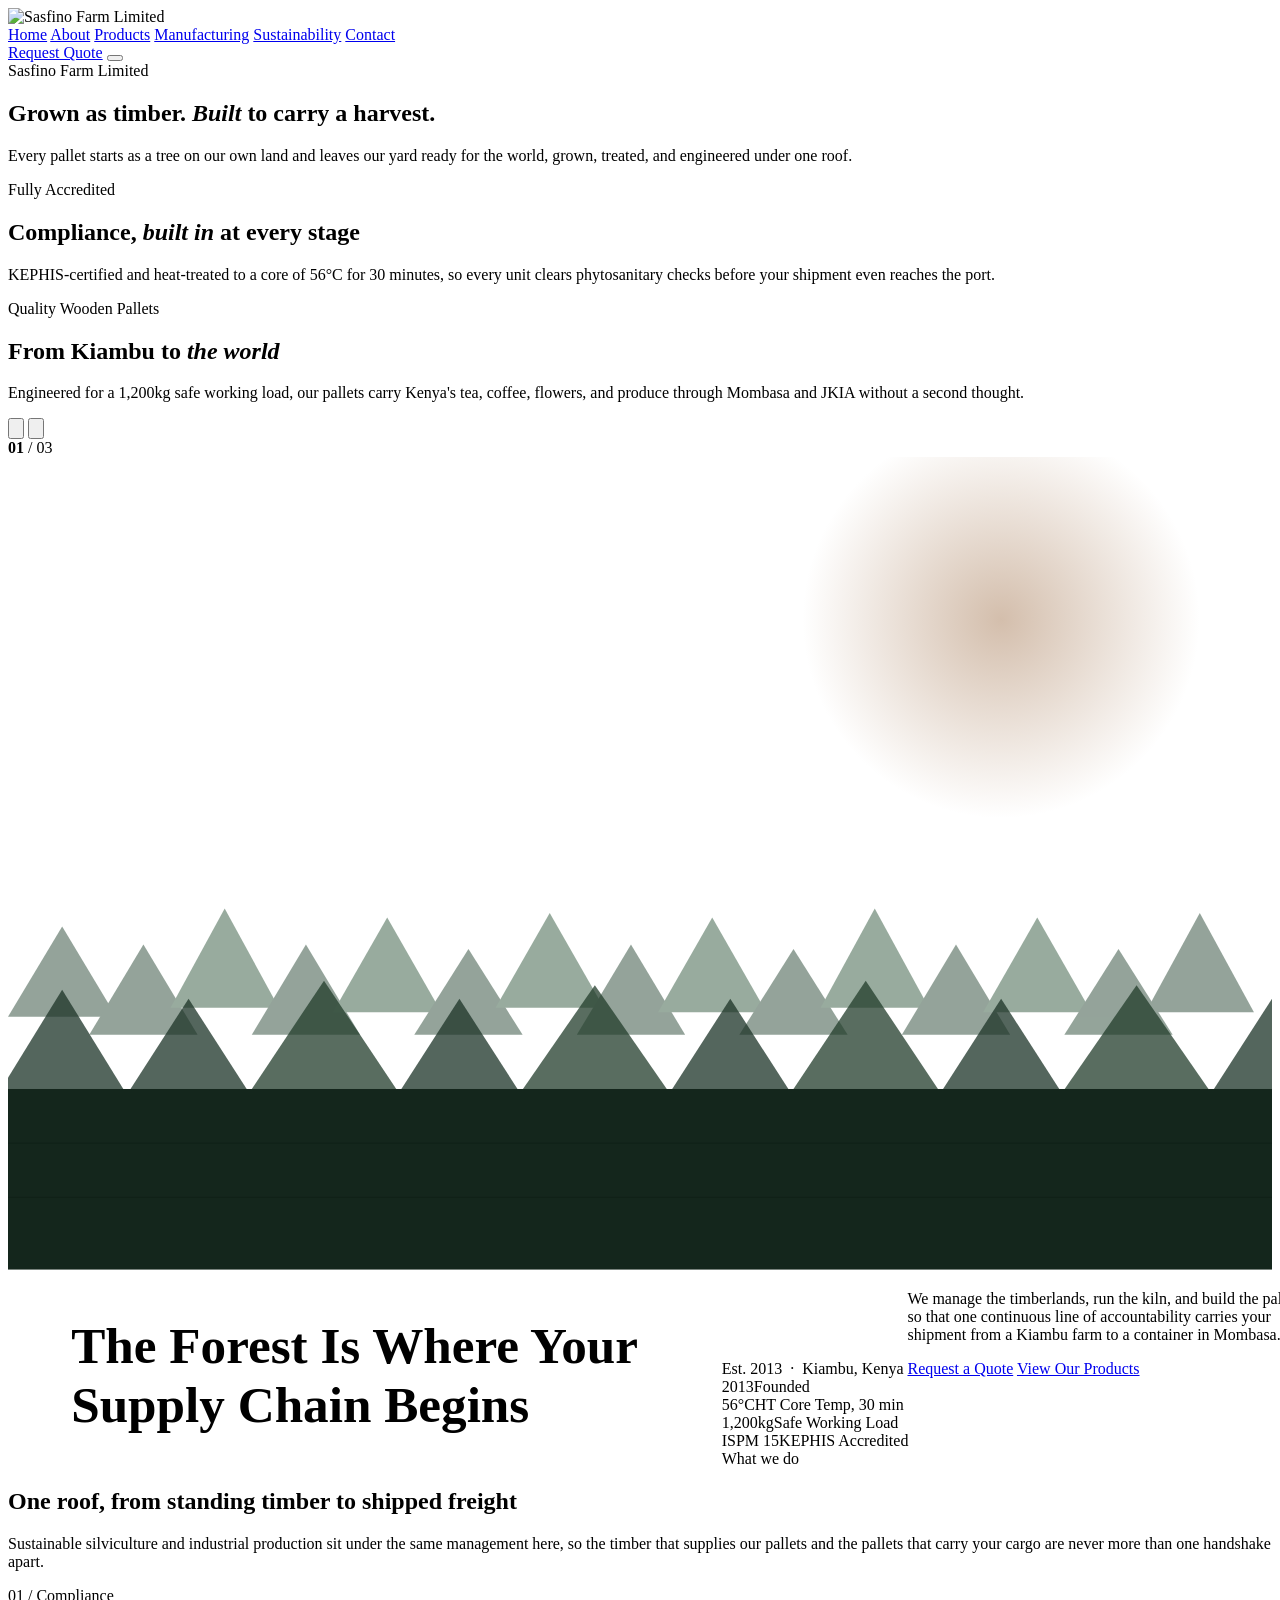
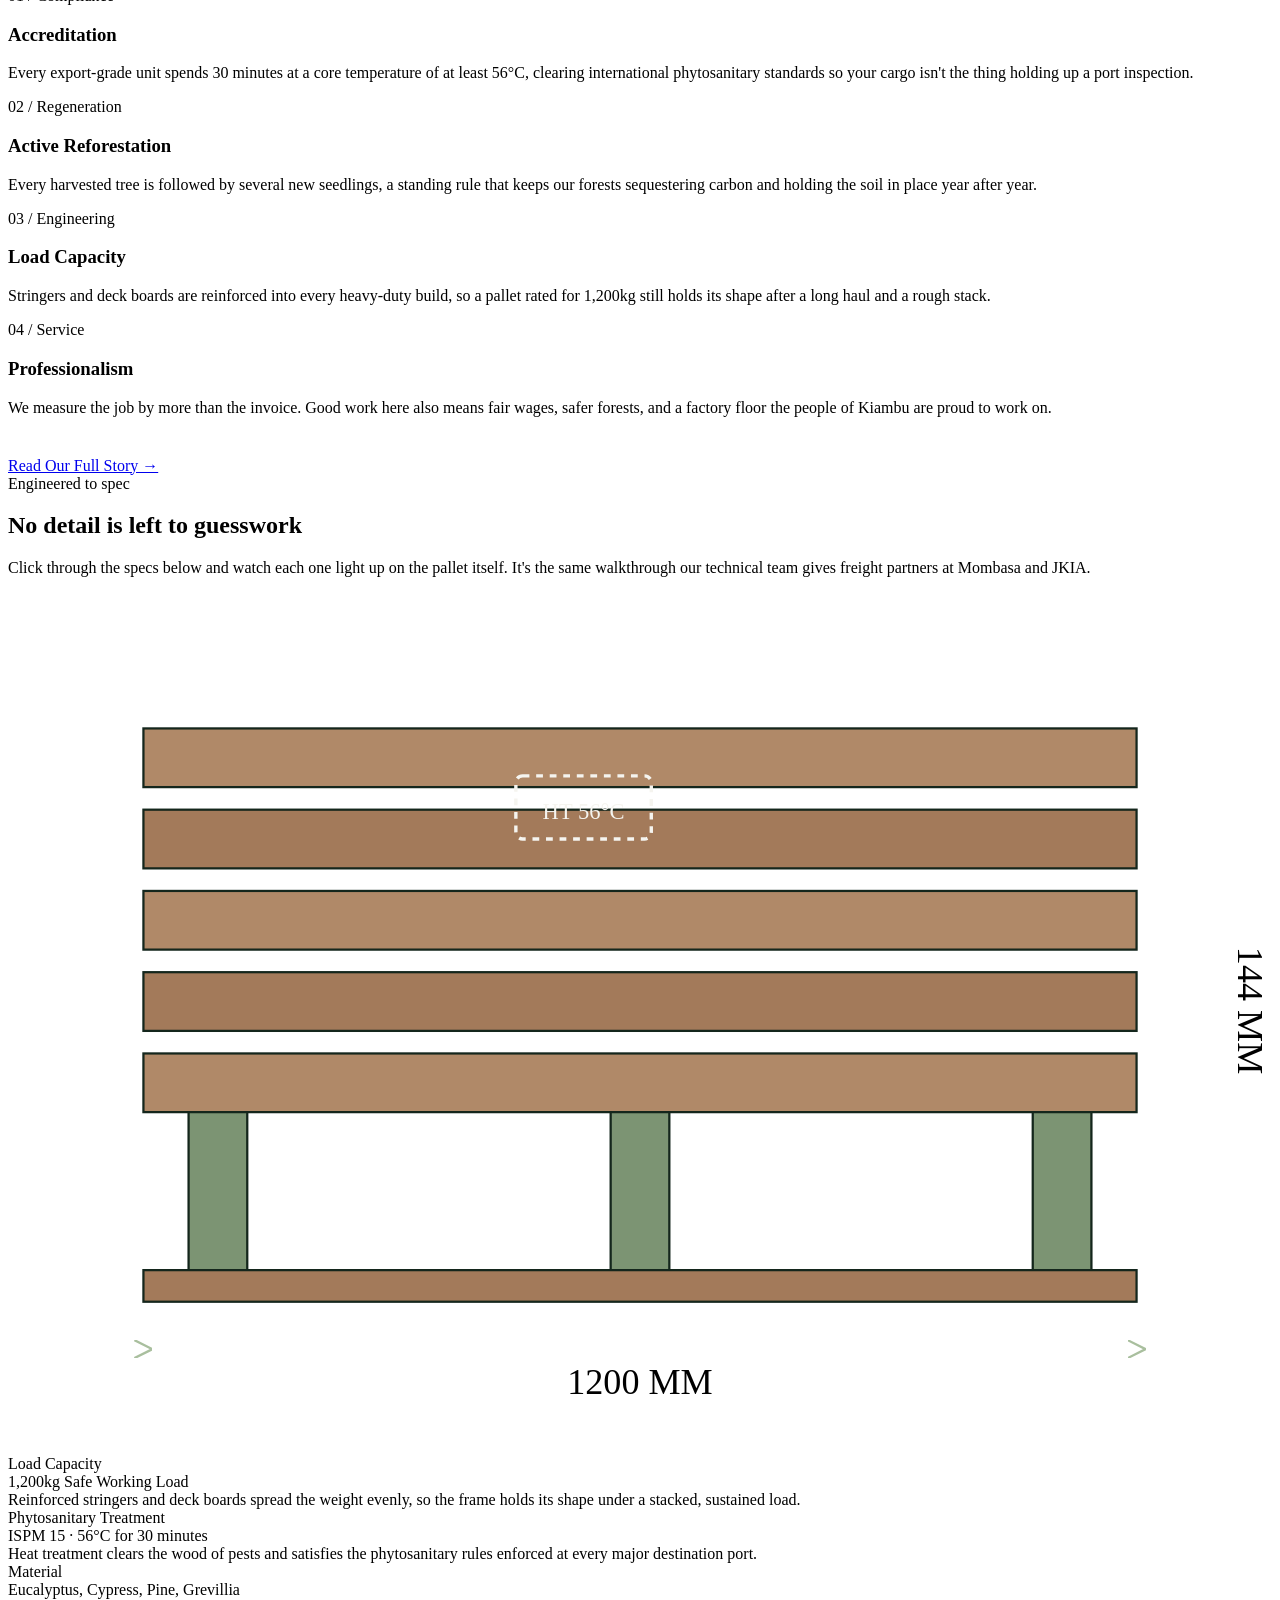
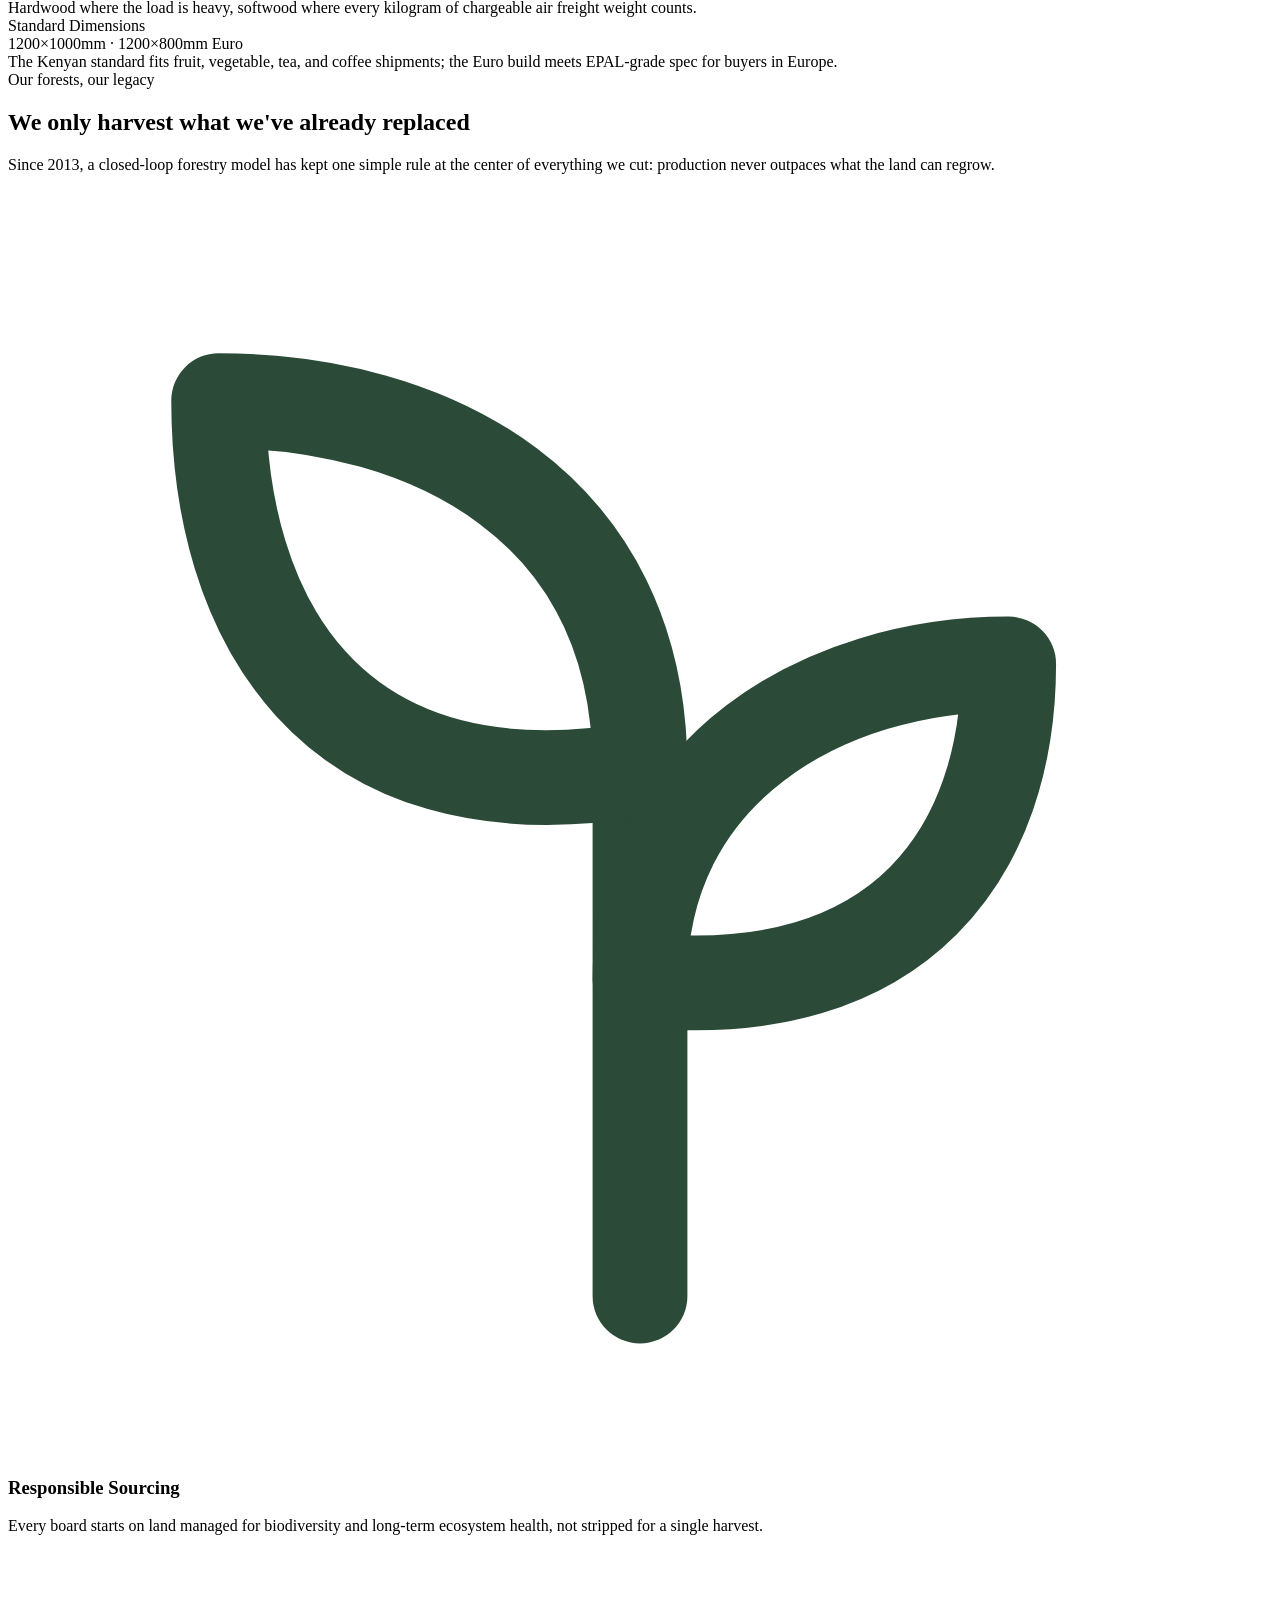
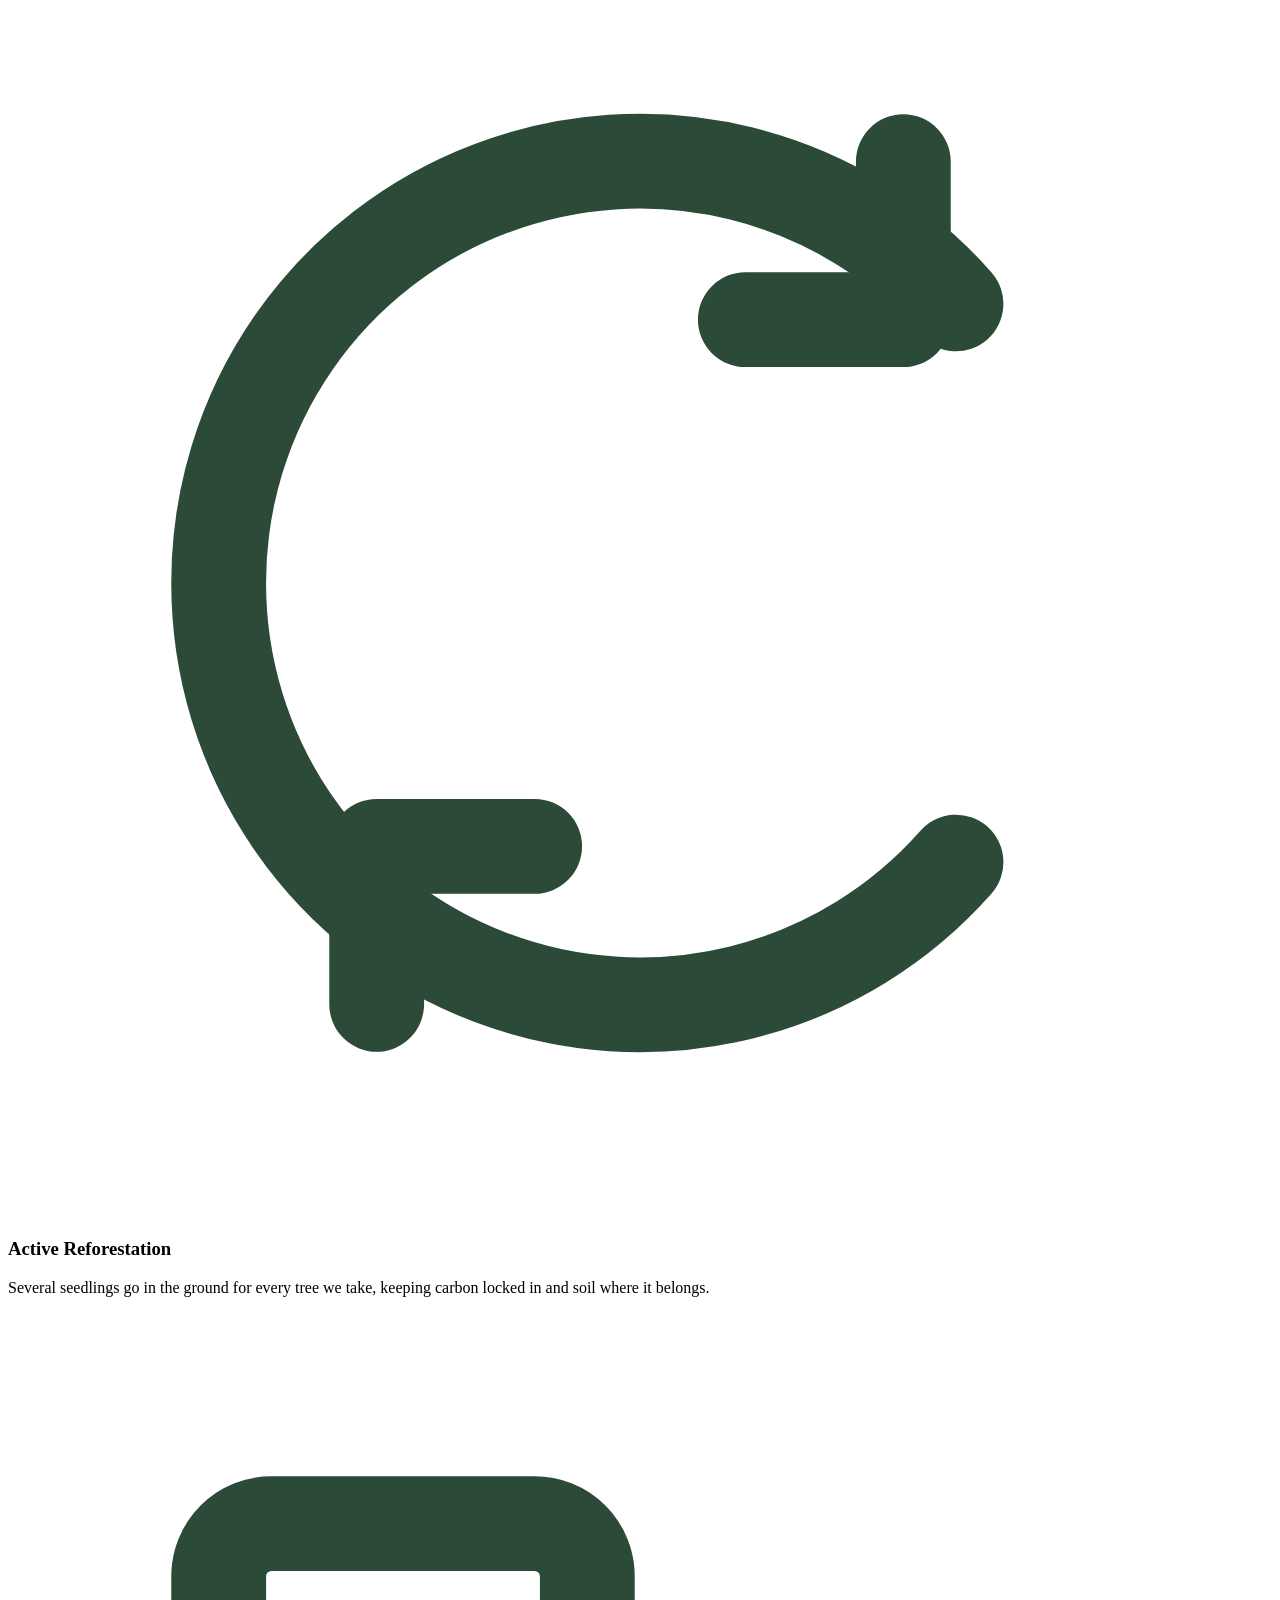
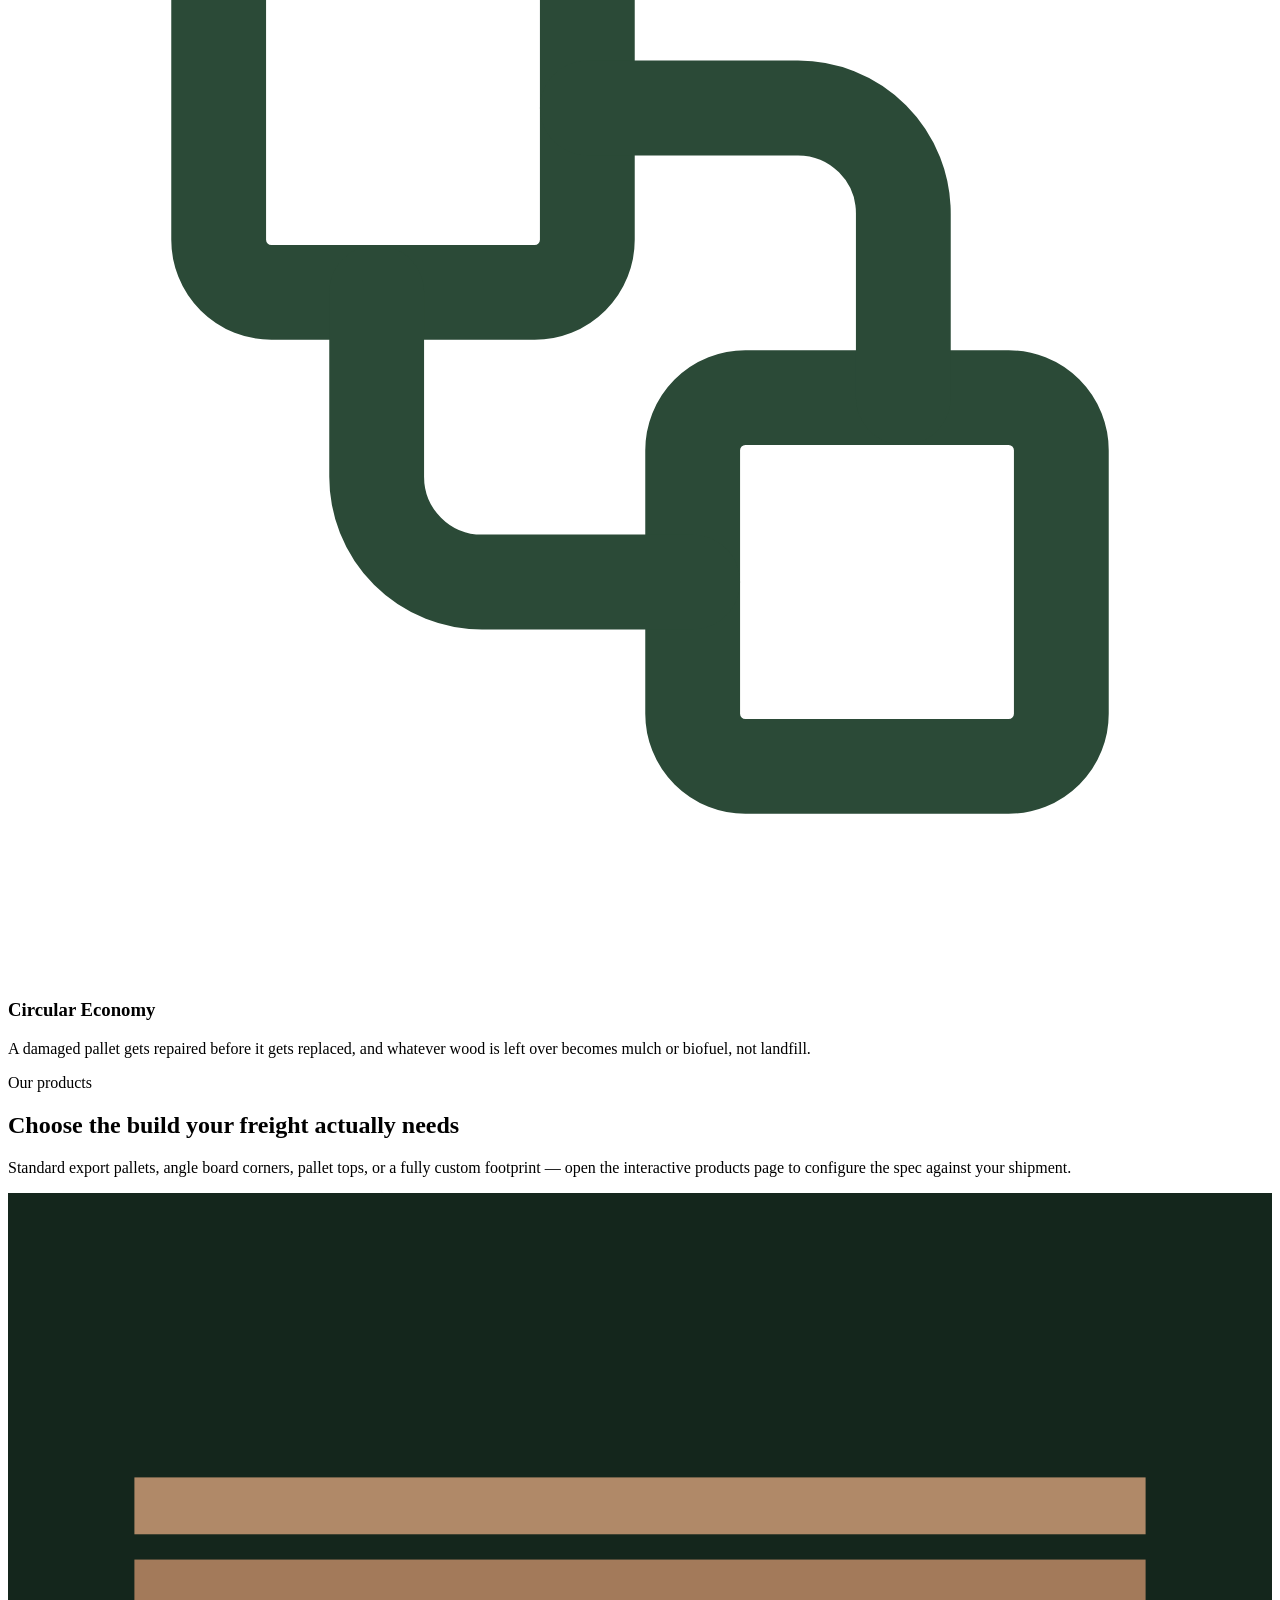
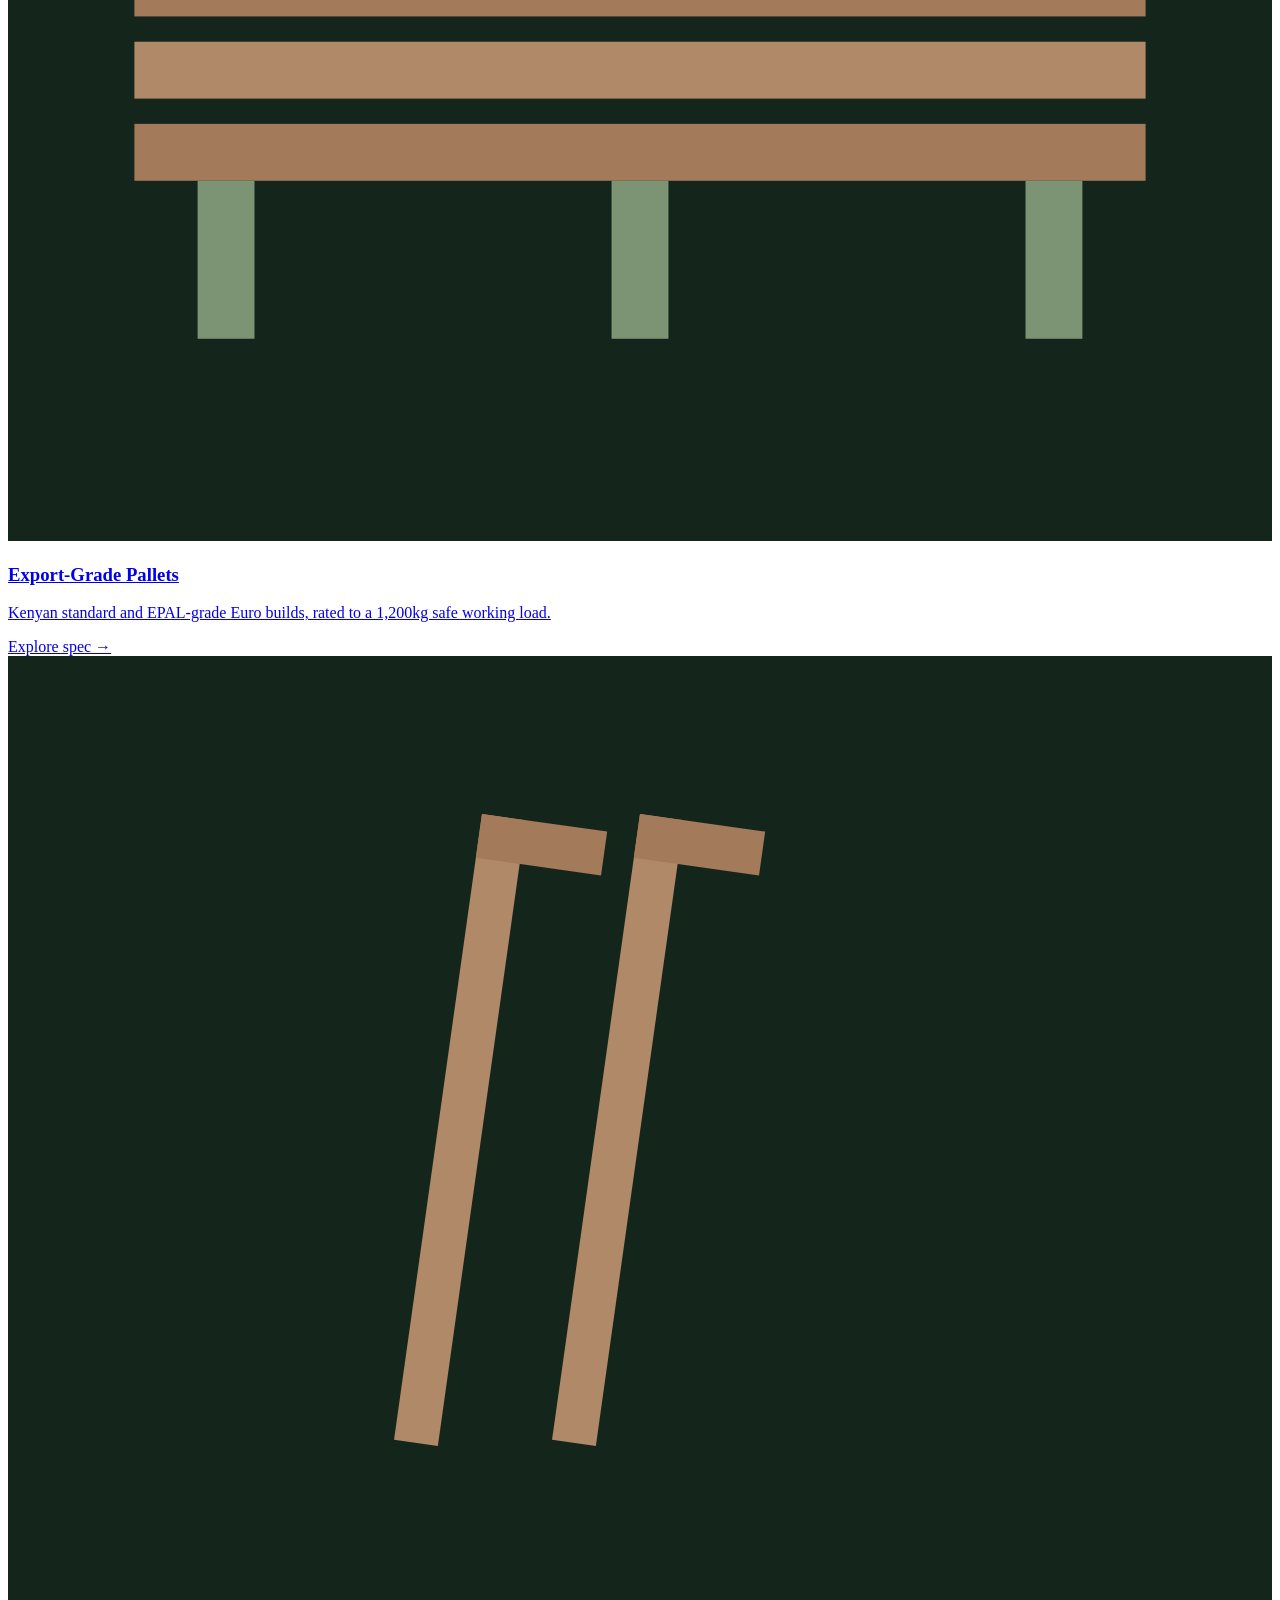
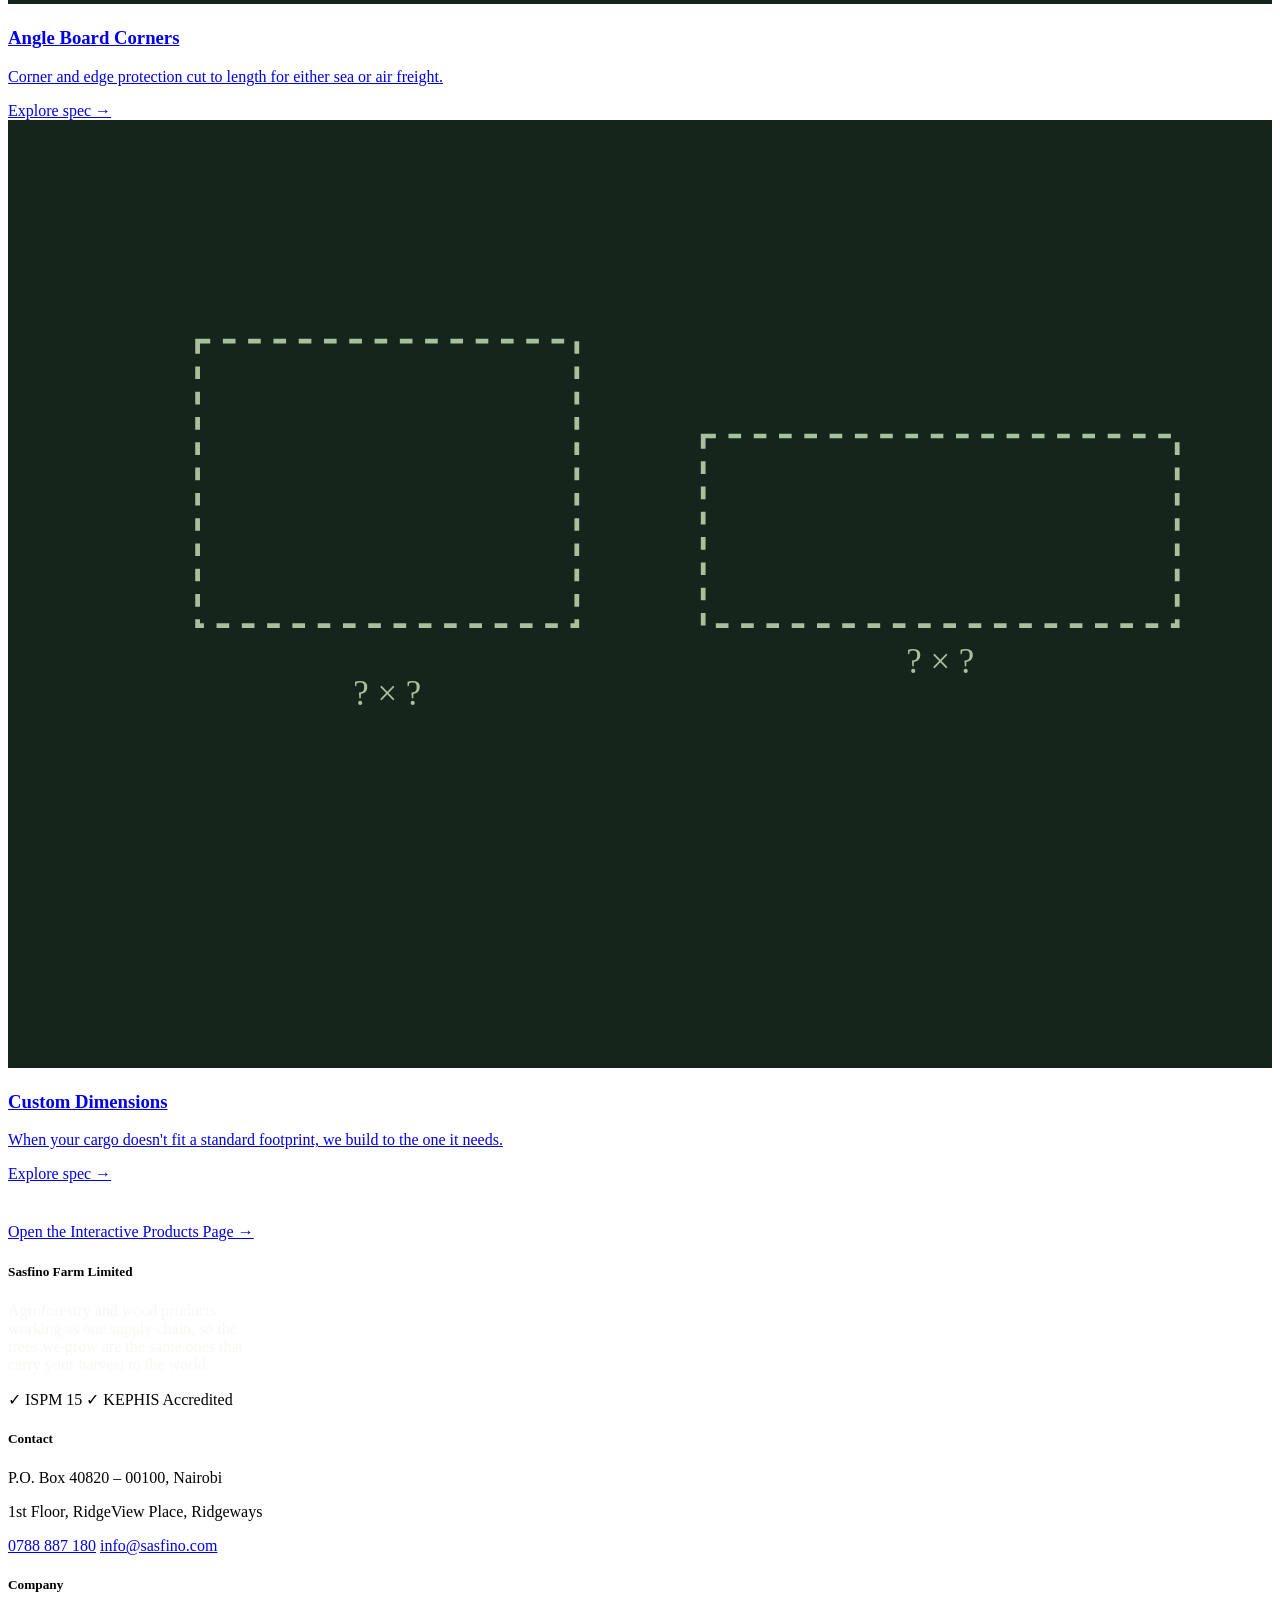
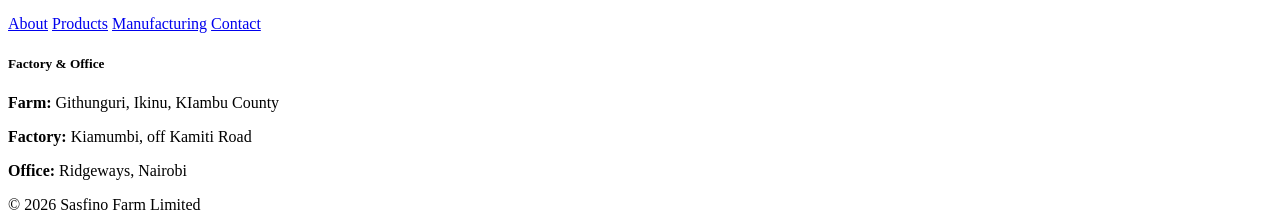
==== index.html @ 6dbe543b "Rename index (6).html to index.html" ====
<!DOCTYPE html>
<html lang="en">
<head>
<meta charset="UTF-8">
<meta name="viewport" content="width=device-width, initial-scale=1.0">
<link rel="icon" type="image/png" href="Sasfino_Fav(2).png" />
<title>Sasfino Farm Limited — From Root to Route</title>
<link rel="preconnect" href="https://fonts.googleapis.com">
<link rel="preconnect" href="https://fonts.gstatic.com" crossorigin>
<link href="https://fonts.googleapis.com/css2?family=Fraunces:ital,opsz,wght@0,9..144,400;0,9..144,500;0,9..144,600;1,9..144,500&family=Manrope:wght@400;500;600;700;800&family=IBM+Plex+Mono:wght@400;500;600&display=swap" rel="stylesheet">
<link rel="stylesheet" href="style.css">
</head>
<body class="home">

<header class="site-header">
  <div class="wrap">
    <div class="logo">
      <img src="sasfino_logo(3).png" alt="Sasfino Farm Limited" class="logo-img">
    </div>
    <nav class="main-nav" id="main-nav">
      <a href="index.html">Home</a>
      <a href="about.html">About</a>
      <a href="products.html">Products</a>
      <a href="manufacturing.html">Manufacturing</a>
      <a href="sustainability.html">Sustainability</a> 
      <a href="contact.html">Contact</a>
    </nav>
    <a href="contact.html" class="btn btn-primary">Request Quote</a>
    <button class="nav-toggle" id="nav-toggle" aria-label="Toggle menu" aria-expanded="false" aria-controls="main-nav">
      <span></span><span></span><span></span>
    </button>
  </div>
  <div class="nav-backdrop" id="nav-backdrop"></div>
</header>

<!--<section class="slideshow" aria-label="Sasfino Farm photo slideshow">
  <div class="slide active" style="background-image:url('slide-pallets.jpg')">
    <div class="slide-caption"><span>We produce the best pallets.</span></div>
  </div>
  <div class="slide" style="background-image:url('slide-reforestation.jpg')">
    <div class="slide-caption"><span>Every pallet is made from homegrown trees.</span></div>
  </div>
  <div class="slide" style="background-image:url('slide-kiln.jpg')">
    <div class="slide-caption"><span>State of art manufacturing plant.</span></div>
  </div>
  <div class="slide" style="background-image:url('slide-angleboard.jpg')">
    <div class="slide-caption"><span>Final product ready for shipping.</span></div>
  </div>
  <div class="slideshow-overlay"></div>
  <div class="slideshow-dots">
    <button class="dot active" data-slide="0" aria-label="Show slide 1"></button>
    <button class="dot" data-slide="1" aria-label="Show slide 2"></button>
    <button class="dot" data-slide="2" aria-label="Show slide 3"></button>
    <button class="dot" data-slide="3" aria-label="Show slide 4"></button>
  </div>
</section>-->

<section class="hero-slideshow" id="heroSlideshow" aria-roledescription="carousel" aria-label="Sasfino Farm highlights">

  <!-- Slide 1 -->
  <div class="slide is-active" data-index="0">
    <div class="slide__img" style="background-image:url('images/slide-pallets (4).jpg');"></div>
    <div class="hero-copy">
      <span class="hero-eyebrow">Sasfino Farm Limited</span>
      <h1 class="hero-heading">Grown as timber. <em>Built</em> to carry a harvest.</h1>
      <p class="hero-subheading">Every pallet starts as a tree on our own land and leaves our yard ready for the world, grown, treated, and engineered under one roof.</p>
    </div>
  </div>

  <!-- Slide 2 -->
  <div class="slide" data-index="1">
    <div class="slide__img" style="background-image:url('images/1443.jpg');"></div>
    <div class="hero-copy">
      <span class="hero-eyebrow">Fully Accredited</span>
      <h1 class="hero-heading">Compliance, <em>built in</em> at every stage</h1>
      <p class="hero-subheading">KEPHIS-certified and heat-treated to a core of 56°C for 30 minutes, so every unit clears phytosanitary checks before your shipment even reaches the port.</p>
    </div>
  </div>

  <!-- Slide 3 -->
  <div class="slide" data-index="2">
    <div class="slide__img" style="background-image:url('images/2152009004.jpg');"></div>
    <div class="hero-copy">
      <span class="hero-eyebrow">Quality Wooden Pallets</span>
      <h1 class="hero-heading">From Kiambu to <em>the world</em></h1>
      <p class="hero-subheading">Engineered for a 1,200kg safe working load, our pallets carry Kenya's tea, coffee, flowers, and produce through Mombasa and JKIA without a second thought.</p>
    </div>
  </div>

  <!-- Arrows -->
  <div class="hero-arrows">
    <button class="hero-arrow" id="prevBtn" aria-label="Previous slide">
      <svg viewBox="0 0 24 24" fill="none" stroke="currentColor" stroke-width="2" stroke-linecap="round" stroke-linejoin="round"><path d="M15 18l-6-6 6-6"/></svg>
    </button>
    <button class="hero-arrow" id="nextBtn" aria-label="Next slide">
      <svg viewBox="0 0 24 24" fill="none" stroke="currentColor" stroke-width="2" stroke-linecap="round" stroke-linejoin="round"><path d="M9 18l6-6-6-6"/></svg>
    </button>
  </div>

  <!-- Dots + counter -->
  <div class="hero-controls">
    <div class="hero-dots" id="heroDots"></div>
    <div class="hero-index"><strong id="heroIndexCurrent">01</strong> / 03</div>
  </div>

</section>

<section class="hero">
  <div class="hero-illustration">
    <svg viewBox="0 0 1400 900" preserveAspectRatio="xMidYMax slice" xmlns="http://www.w3.org/2000/svg">
      <defs>
        <radialGradient id="sunGrad" cx="50%" cy="50%" r="50%">
          <stop offset="0%" stop-color="#B08968" stop-opacity="0.55"/>
          <stop offset="100%" stop-color="#B08968" stop-opacity="0"/>
        </radialGradient>
      </defs>
      <circle cx="1100" cy="180" r="220" fill="url(#sunGrad)"/>
      <g opacity="0.5">
        <path d="M0 620 L60 520 L120 620 Z" fill="#2B4A37"/>
        <path d="M90 640 L150 540 L210 640 Z" fill="#2B4A37"/>
        <path d="M180 610 L240 500 L300 610 Z" fill="#345A40"/>
        <path d="M270 640 L330 540 L390 640 Z" fill="#2B4A37"/>
        <path d="M360 615 L420 510 L480 615 Z" fill="#345A40"/>
        <path d="M450 640 L510 545 L570 640 Z" fill="#2B4A37"/>
        <path d="M540 610 L600 505 L660 610 Z" fill="#345A40"/>
        <path d="M630 640 L690 540 L750 640 Z" fill="#2B4A37"/>
        <path d="M720 615 L780 510 L840 615 Z" fill="#345A40"/>
        <path d="M810 640 L870 545 L930 640 Z" fill="#2B4A37"/>
        <path d="M900 610 L960 500 L1020 610 Z" fill="#345A40"/>
        <path d="M990 640 L1050 540 L1110 640 Z" fill="#2B4A37"/>
        <path d="M1080 615 L1140 510 L1200 615 Z" fill="#345A40"/>
        <path d="M1170 640 L1230 545 L1290 640 Z" fill="#2B4A37"/>
        <path d="M1260 615 L1320 505 L1380 615 Z" fill="#2B4A37"/>
      </g>
      <g opacity="0.75">
        <path d="M-20 720 L60 590 L140 720 Z" fill="#1c3327"/>
        <path d="M110 740 L200 600 L290 740 Z" fill="#1c3327"/>
        <path d="M260 715 L350 580 L440 715 Z" fill="#223d2b"/>
        <path d="M410 740 L500 600 L590 740 Z" fill="#1c3327"/>
        <path d="M560 715 L650 585 L740 715 Z" fill="#223d2b"/>
        <path d="M710 740 L800 600 L890 740 Z" fill="#1c3327"/>
        <path d="M860 715 L950 580 L1040 715 Z" fill="#223d2b"/>
        <path d="M1010 740 L1100 600 L1190 740 Z" fill="#1c3327"/>
        <path d="M1160 715 L1250 585 L1340 715 Z" fill="#223d2b"/>
        <path d="M1310 740 L1400 600 L1440 740 Z" fill="#1c3327"/>
      </g>
      <rect x="0" y="700" width="1400" height="200" fill="#14261C"/>
      <g stroke="#0e1d15" stroke-width="1" opacity="0.6">
        <line x1="0" y1="760" x2="1400" y2="760"/>
        <line x1="0" y1="820" x2="1400" y2="820"/>
      </g>
    </svg>
  </div>
  <div class="wrap hero-content" style="width:100%;margin-left:5%;">
    <span class="eyebrow">Est. 2013 &nbsp;·&nbsp; Kiambu, Kenya</span>
    <h1 style="display:inline-block;width:99%;max-width:600px;float:left;//font-size:350%;margin-right:4%;font-size:clamp(2.0rem, 4.0vw, 4.1rem);" class="reveal is-visible">The Forest Is Where Your Supply Chain Begins</h1>
    <div style="display:inline-block;width:99%;max-width:400px;">
    <p class="sub reveal is-visible">We manage the timberlands, run the kiln, and build the pallet, so that one continuous line of accountability carries your shipment from a Kiambu farm to a container in Mombasa.</p>
    <div class="hero-ctas reveal is-visible">
      <a href="contact.html" class="btn btn-primary">Request a Quote</a>
      <a href="products.html" class="btn btn-outline">View Our Products</a>
    </div>
    </div><br>
    <div class="stat-strip reveal is-visible">
      <div><span class="num">2013</span><span class="label">Founded</span></div>
      <div><span class="num">56°C</span><span class="label">HT Core Temp, 30 min</span></div>
      <div><span class="num">1,200kg</span><span class="label">Safe Working Load</span></div>
      <div><span class="num">ISPM 15</span><span class="label">KEPHIS Accredited</span></div>
    </div>
  </div>
</section>

<section id="about">
  <div class="wrap">
    <div styled="width:100%;" class="section-head reveal">
      <span class="eyebrow">What we do</span>
      <h2>One roof, from standing timber to shipped freight</h2>
      <p>Sustainable silviculture and industrial production sit under the same management here, so the timber that supplies our pallets and the pallets that carry your cargo are never more than one handshake apart.</p>
    </div>
    <div class="feature-grid">
      <div class="feature-card reveal">
        <span class="idx">01 / Compliance</span>
        <h3>Accreditation</h3>
        <p>Every export-grade unit spends 30 minutes at a core temperature of at least 56°C, clearing international phytosanitary standards so your cargo isn't the thing holding up a port inspection.</p>
      </div>
      <div class="feature-card reveal">
        <span class="idx">02 / Regeneration</span>
        <h3>Active Reforestation</h3>
        <p>Every harvested tree is followed by several new seedlings, a standing rule that keeps our forests sequestering carbon and holding the soil in place year after year.</p>
      </div>
      <div class="feature-card reveal">
        <span class="idx">03 / Engineering</span>
        <h3>Load Capacity</h3>
        <p>Stringers and deck boards are reinforced into every heavy-duty build, so a pallet rated for 1,200kg still holds its shape after a long haul and a rough stack.</p>
      </div>
      <div class="feature-card reveal">
        <span class="idx">04 / Service</span>
        <h3>Professionalism</h3>
        <p>We measure the job by more than the invoice. Good work here also means fair wages, safer forests, and a factory floor the people of Kiambu are proud to work on.</p>
      </div>
    </div>
    <div class="reveal" style="margin-top:40px;">
      <a href="about.html" class="btn btn-ghost">Read Our Full Story →</a>
    </div>
  </div>
</section>

<section class="blueprint-section" id="specs">
  <div class="wrap">
    <div class="section-head reveal">
      <span class="eyebrow">Engineered to spec</span>
      <h2>No detail is left to guesswork</h2>
      <p>Click through the specs below and watch each one light up on the pallet itself. It's the same walkthrough our technical team gives freight partners at Mombasa and JKIA.</p>
    </div>
    <div class="blueprint-wrap">
      <div class="blueprint-canvas reveal">
        <svg viewBox="0 0 560 380" xmlns="http://www.w3.org/2000/svg">
          <!-- Deck boards -->
          <g id="deck-boards">
            <rect x="60" y="60" width="440" height="26" fill="#B08968" stroke="#14261C" stroke-width="1"/>
            <rect x="60" y="96" width="440" height="26" fill="#a37a5a" stroke="#14261C" stroke-width="1"/>
            <rect x="60" y="132" width="440" height="26" fill="#B08968" stroke="#14261C" stroke-width="1"/>
            <rect x="60" y="168" width="440" height="26" fill="#a37a5a" stroke="#14261C" stroke-width="1"/>
            <rect x="60" y="204" width="440" height="26" fill="#B08968" stroke="#14261C" stroke-width="1"/>
          </g>
          <!-- Stringers -->
          <rect id="stringer-1" class="hotspot" x="80" y="230" width="26" height="70" fill="#7C9473" stroke="#14261C" stroke-width="1"/>
          <rect id="stringer-2" class="hotspot" x="267" y="230" width="26" height="70" fill="#7C9473" stroke="#14261C" stroke-width="1"/>
          <rect id="stringer-3" class="hotspot" x="454" y="230" width="26" height="70" fill="#7C9473" stroke="#14261C" stroke-width="1"/>
          <!-- Bottom boards -->
          <rect x="60" y="300" width="440" height="14" fill="#a37a5a" stroke="#14261C" stroke-width="1"/>

          <!-- HT stamp hotspot -->
          <g id="ht-stamp" class="hotspot" transform="translate(255,95)">
            <rect x="-30" y="-14" width="60" height="28" rx="3" fill="none" stroke="#F5F4EF" stroke-width="1.5" stroke-dasharray="3 3"/>
            <text x="0" y="5" text-anchor="middle" class="dim-text" font-size="10" fill="#F5F4EF">HT 56°C</text>
          </g>

          <!-- Width dimension -->
          <line class="dim-line" x1="60" y1="335" x2="500" y2="335" marker-start="url(#arrow)" marker-end="url(#arrow)"/>
          <line class="dim-line" x1="60" y1="325" x2="60" y2="345"/>
          <line class="dim-line" x1="500" y1="325" x2="500" y2="345"/>
          <text x="280" y="355" text-anchor="middle" class="dim-text">1200 MM</text>

          <!-- Height dimension -->
          <line class="dim-line" x1="520" y1="60" x2="520" y2="300"/>
          <line class="dim-line" x1="510" y1="60" x2="530" y2="60"/>
          <line class="dim-line" x1="510" y1="300" x2="530" y2="300"/>
          <text x="545" y="185" text-anchor="middle" class="dim-text" transform="rotate(90 545 185)">144 MM</text>

          <defs>
            <marker id="arrow" markerWidth="8" markerHeight="8" refX="4" refY="4" orient="auto">
              <path d="M0,0 L8,4 L0,8" fill="none" stroke="#A9BF9E" stroke-width="1"/>
            </marker>
          </defs>
        </svg>
      </div>
      <div class="spec-panel reveal">
        <div class="spec-item active" data-target="stringer-1 stringer-2 stringer-3">
          <div class="spec-label">Load Capacity</div>
          <div class="spec-value">1,200kg Safe Working Load</div>
          <div class="spec-detail">Reinforced stringers and deck boards spread the weight evenly, so the frame holds its shape under a stacked, sustained load.</div>
        </div>
        <div class="spec-item" data-target="ht-stamp">
          <div class="spec-label">Phytosanitary Treatment</div>
          <div class="spec-value">ISPM 15 · 56°C for 30 minutes</div>
          <div class="spec-detail">Heat treatment clears the wood of pests and satisfies the phytosanitary rules enforced at every major destination port.</div>
        </div>
        <div class="spec-item" data-target="deck-boards">
          <div class="spec-label">Material</div>
          <div class="spec-value">Eucalyptus, Cypress, Pine, Grevillia</div>
          <div class="spec-detail">Hardwood where the load is heavy, softwood where every kilogram of chargeable air freight weight counts.</div>
        </div>
        <div class="spec-item" data-target="none">
          <div class="spec-label">Standard Dimensions</div>
          <div class="spec-value">1200×1000mm · 1200×800mm Euro</div>
          <div class="spec-detail">The Kenyan standard fits fruit, vegetable, tea, and coffee shipments; the Euro build meets EPAL-grade spec for buyers in Europe.</div>
        </div>
      </div>
    </div>
  </div>
</section>

<section id="sustainability">
  <div class="wrap">
    <div class="section-head reveal">
      <span class="eyebrow">Our forests, our legacy</span>
      <h2>We only harvest what we've already replaced</h2>
      <p>Since 2013, a closed-loop forestry model has kept one simple rule at the center of everything we cut: production never outpaces what the land can regrow.</p>
    </div>
    <div class="sustain-grid">
      <div class="sustain-item reveal">
        <div class="icon-wrap">
          <svg viewBox="0 0 24 24" fill="none" xmlns="http://www.w3.org/2000/svg">
            <path d="M12 21V11" stroke="#2B4A37" stroke-width="1.8" stroke-linecap="round"/>
            <path d="M12 11C12 6 8 4 4 4C4 8 6 12 12 11Z" stroke="#2B4A37" stroke-width="1.8" stroke-linejoin="round"/>
            <path d="M12 15C12 11 15.5 9 19 9C19 12.5 17 15.5 12 15Z" stroke="#2B4A37" stroke-width="1.8" stroke-linejoin="round"/>
          </svg>
        </div>
        <h3>Responsible Sourcing</h3>
        <p>Every board starts on land managed for biodiversity and long-term ecosystem health, not stripped for a single harvest.</p>
      </div>
      <div class="sustain-item reveal">
        <div class="icon-wrap">
          <svg viewBox="0 0 24 24" fill="none" xmlns="http://www.w3.org/2000/svg">
            <path d="M4 12a8 8 0 0 1 14-5.3M4 12a8 8 0 0 0 14 5.3" stroke="#2B4A37" stroke-width="1.8" stroke-linecap="round"/>
            <path d="M17 4v3h-3M7 20v-3h3" stroke="#2B4A37" stroke-width="1.8" stroke-linecap="round" stroke-linejoin="round"/>
          </svg>
        </div>
        <h3>Active Reforestation</h3>
        <p>Several seedlings go in the ground for every tree we take, keeping carbon locked in and soil where it belongs.</p>
      </div>
      <div class="sustain-item reveal">
        <div class="icon-wrap">
          <svg viewBox="0 0 24 24" fill="none" xmlns="http://www.w3.org/2000/svg">
            <rect x="4" y="4" width="7" height="7" rx="1" stroke="#2B4A37" stroke-width="1.8"/>
            <rect x="13" y="13" width="7" height="7" rx="1" stroke="#2B4A37" stroke-width="1.8"/>
            <path d="M11 7.5h4a2 2 0 0 1 2 2V13M13 16.5H9a2 2 0 0 1-2-2V11" stroke="#2B4A37" stroke-width="1.8" stroke-linecap="round"/>
          </svg>
        </div>
        <h3>Circular Economy</h3>
        <p>A damaged pallet gets repaired before it gets replaced, and whatever wood is left over becomes mulch or biofuel, not landfill.</p>
      </div>
    </div>
  </div>
</section>

<section id="products" style="background:var(--slate-light);">
  <div class="wrap">
    <div class="section-head reveal">
      <span class="eyebrow">Our products</span>
      <h2>Choose the build your freight actually needs</h2>
      <p>Standard export pallets, angle board corners, pallet tops, or a fully custom footprint — open the interactive products page to configure the spec against your shipment.</p>
    </div>
    <div class="product-teaser-grid reveal">
      <a href="products.html#pallets" class="product-teaser-card">
        <div class="ptc-visual">
          <svg viewBox="0 0 400 300" xmlns="http://www.w3.org/2000/svg">
            <rect width="400" height="300" fill="#14261C"/>
            <g transform="translate(40,90)">
              <rect x="0" y="0" width="320" height="18" fill="#B08968"/>
              <rect x="0" y="26" width="320" height="18" fill="#a37a5a"/>
              <rect x="0" y="52" width="320" height="18" fill="#B08968"/>
              <rect x="0" y="78" width="320" height="18" fill="#a37a5a"/>
              <rect x="20" y="96" width="18" height="50" fill="#7C9473"/>
              <rect x="151" y="96" width="18" height="50" fill="#7C9473"/>
              <rect x="282" y="96" width="18" height="50" fill="#7C9473"/>
            </g>
          </svg>
        </div>
        <h3>Export-Grade Pallets</h3>
        <p>Kenyan standard and EPAL-grade Euro builds, rated to a 1,200kg safe working load.</p>
        <span class="ptc-link">Explore spec →</span>
      </a>
      <a href="products.html#angle" class="product-teaser-card">
        <div class="ptc-visual">
          <svg viewBox="0 0 400 300" xmlns="http://www.w3.org/2000/svg">
            <rect width="400" height="300" fill="#14261C"/>
            <g transform="translate(150,50) rotate(8)">
              <rect x="0" y="0" width="14" height="200" fill="#B08968"/>
              <rect x="0" y="0" width="40" height="14" fill="#a37a5a"/>
            </g>
            <g transform="translate(200,50) rotate(8)">
              <rect x="0" y="0" width="14" height="200" fill="#B08968"/>
              <rect x="0" y="0" width="40" height="14" fill="#a37a5a"/>
            </g>
          </svg>
        </div>
        <h3>Angle Board Corners</h3>
        <p>Corner and edge protection cut to length for either sea or air freight.</p>
        <span class="ptc-link">Explore spec →</span>
      </a>
      <a href="products.html#custom" class="product-teaser-card">
        <div class="ptc-visual">
          <svg viewBox="0 0 400 300" xmlns="http://www.w3.org/2000/svg">
            <rect width="400" height="300" fill="#14261C"/>
            <rect x="60" y="70" width="120" height="90" fill="none" stroke="#A9BF9E" stroke-width="1.5" stroke-dasharray="4 4"/>
            <rect x="220" y="100" width="150" height="60" fill="none" stroke="#A9BF9E" stroke-width="1.5" stroke-dasharray="4 4"/>
            <text x="120" y="185" text-anchor="middle" font-family="JetBrains Mono" font-size="11" fill="#A9BF9E">? × ?</text>
            <text x="295" y="175" text-anchor="middle" font-family="JetBrains Mono" font-size="11" fill="#A9BF9E">? × ?</text>
          </svg>
        </div>
        <h3>Custom Dimensions</h3>
        <p>When your cargo doesn't fit a standard footprint, we build to the one it needs.</p>
        <span class="ptc-link">Explore spec →</span>
      </a>
    </div>
    <div class="reveal" style="margin-top:40px;">
      <a href="products.html" class="btn btn-ghost">Open the Interactive Products Page →</a>
    </div>
  </div>
</section>

<footer id="contact">
  <div class="wrap">
    <div class="footer-grid">
      <div>
        <h5>Sasfino Farm Limited</h5>
        <p style="max-width:32ch; color:rgba(245,244,239,0.72);">Agroforestry and wood products working as one supply chain, so the trees we grow are the same ones that carry your harvest to the world.</p>
        <div class="cert-badges">
          <span class="cert-badge">✓ ISPM 15</span>
          <span class="cert-badge">✓ KEPHIS Accredited</span>
        </div>
      </div>
      <div>
        <h5>Contact</h5>
        <p>P.O. Box 40820 – 00100, Nairobi</p>
        <p>1st Floor, RidgeView Place, Ridgeways</p>
        <a href="tel:+254788887180">0788 887 180</a>
        <a href="mailto:info@sasfino.com">info@sasfino.com</a>
      </div>
      <div>
        <h5>Company</h5>
        <a href="about.html">About</a>
        <a href="products.html">Products</a>
        <a href="manufacturing.html">Manufacturing</a>
        <a href="contact.html">Contact</a>
      </div>
      <div>
        <h5>Factory & Office</h5>
        <p><b>Farm:</b> Githunguri, Ikinu, KIambu County</p>
        <p><b>Factory:</b> Kiamumbi, off Kamiti Road</p>
        <p><b>Office:</b> Ridgeways, Nairobi</p>
      </div>
    </div>
    <div class="footer-bottom">
      <span>© 2026 Sasfino Farm Limited</span>
      <span class="mono"> </span>
    </div>
  </div>
</footer>

<script src="script.js"></script>

</body>
</html>
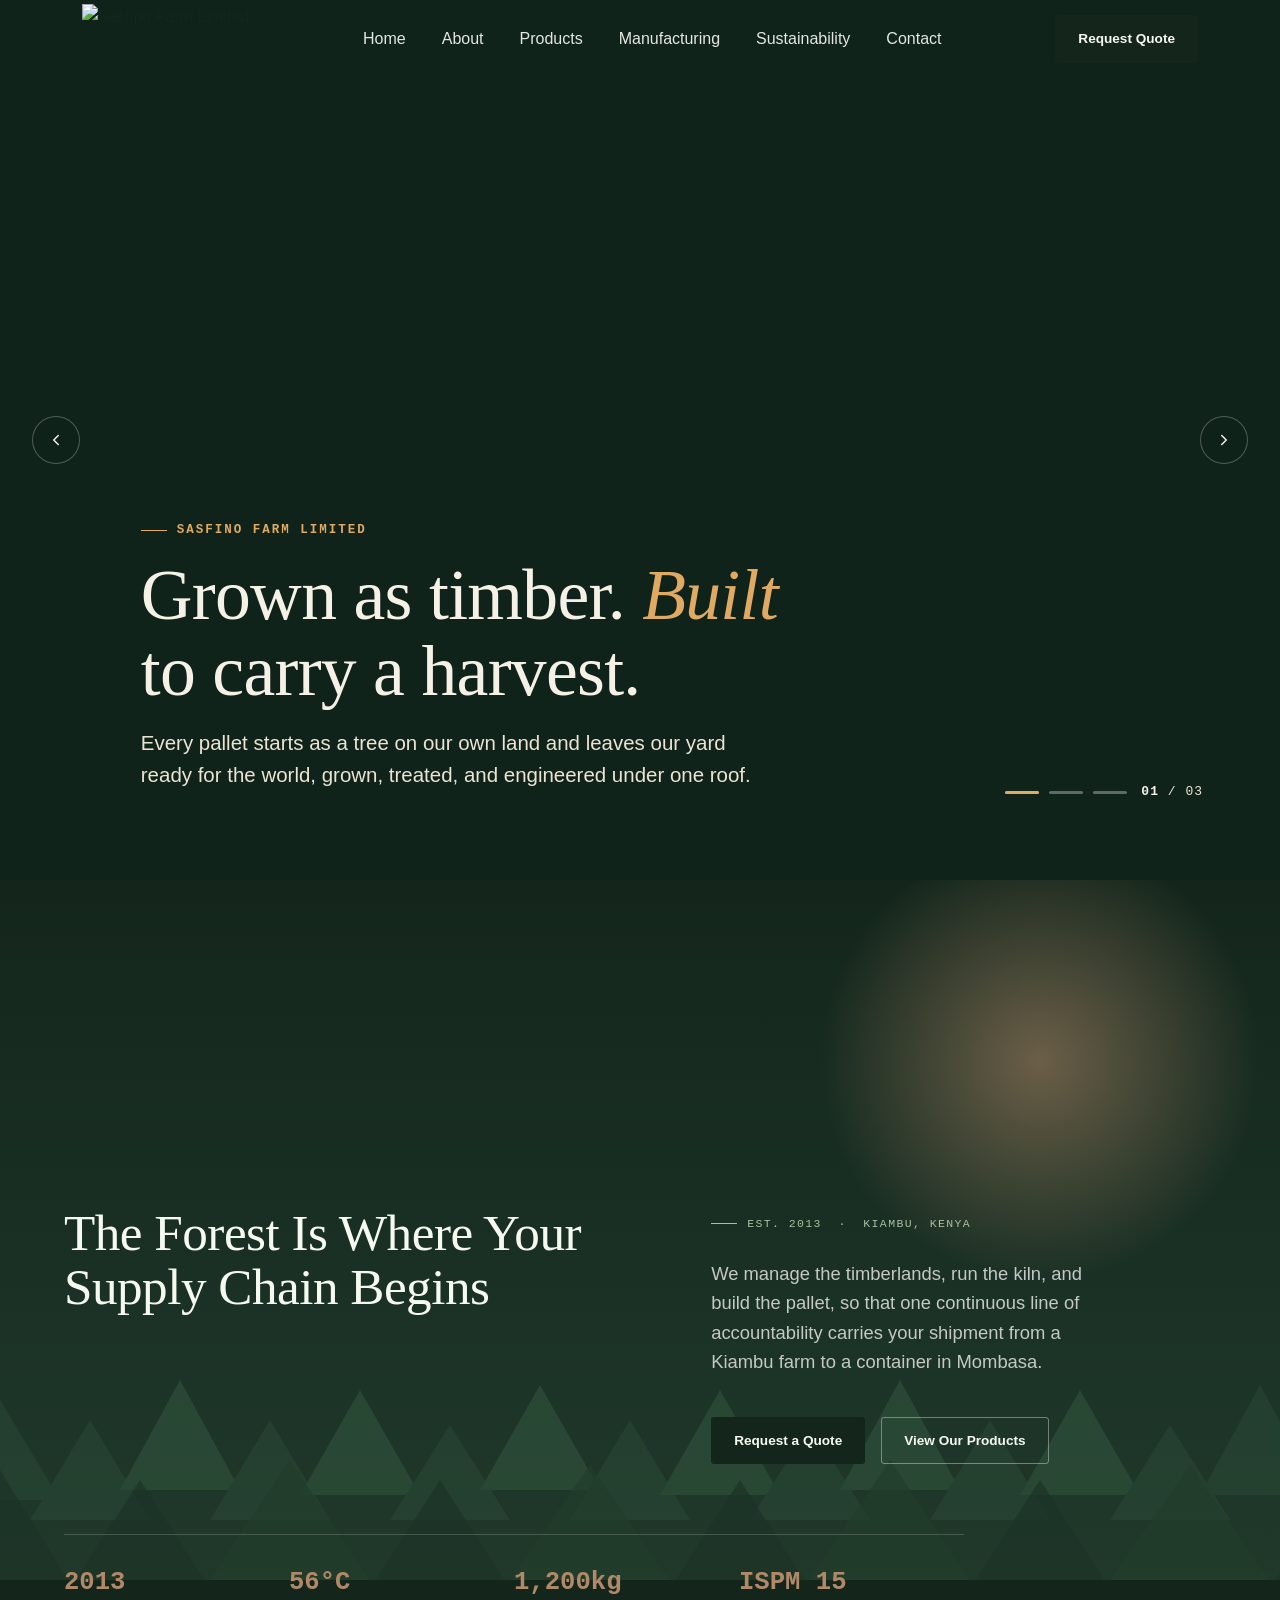
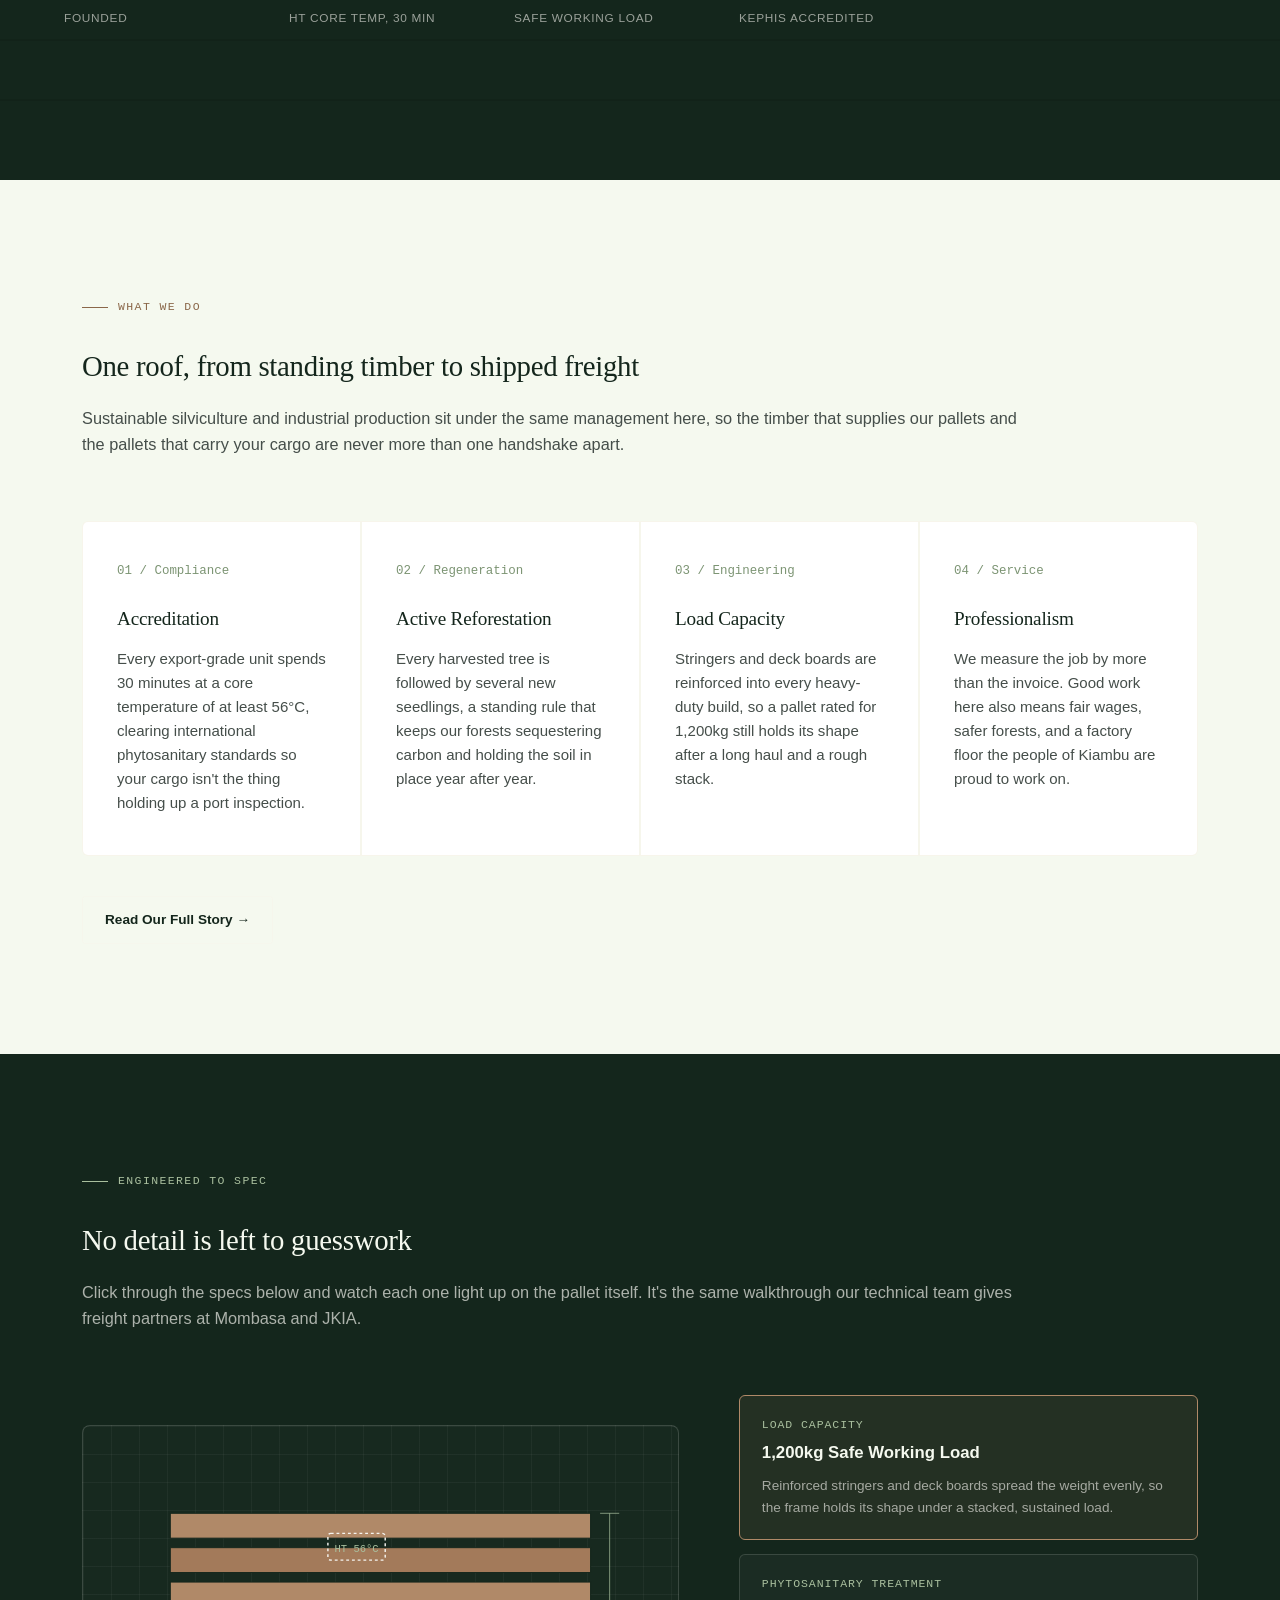
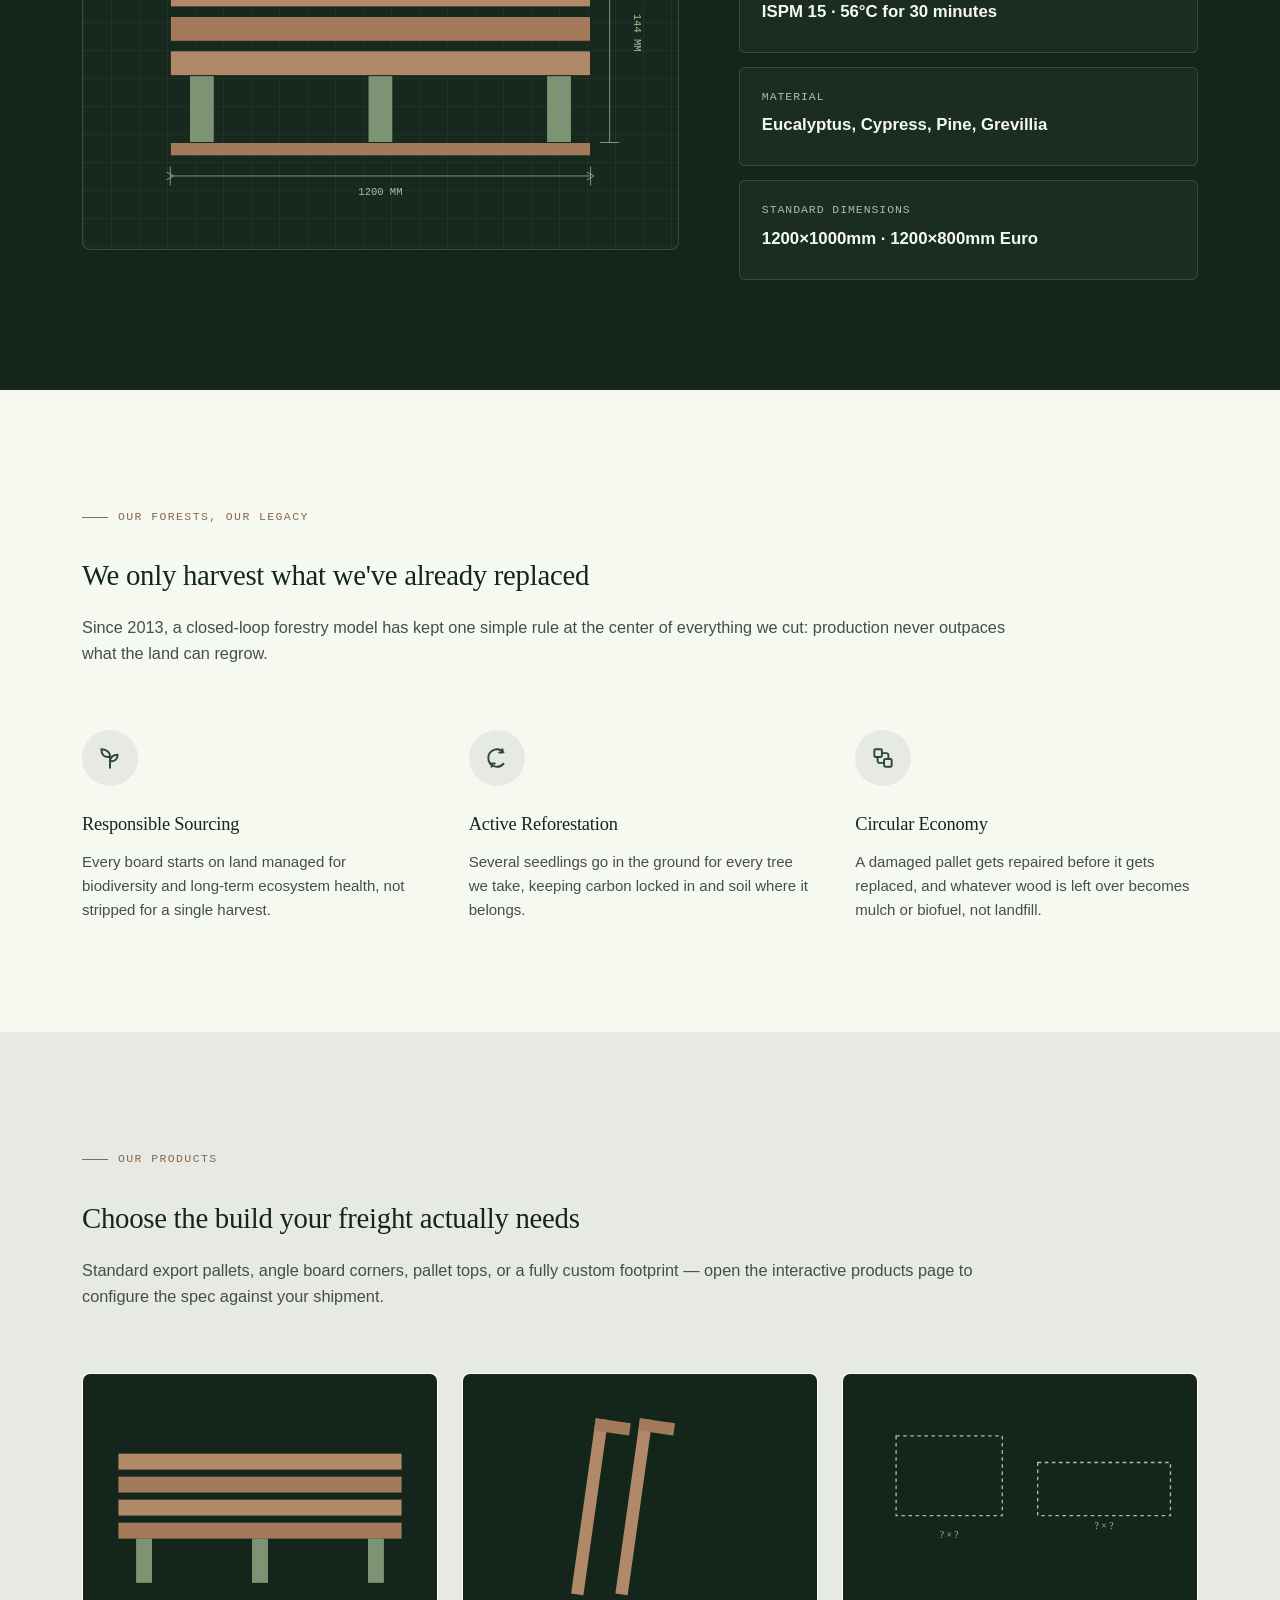
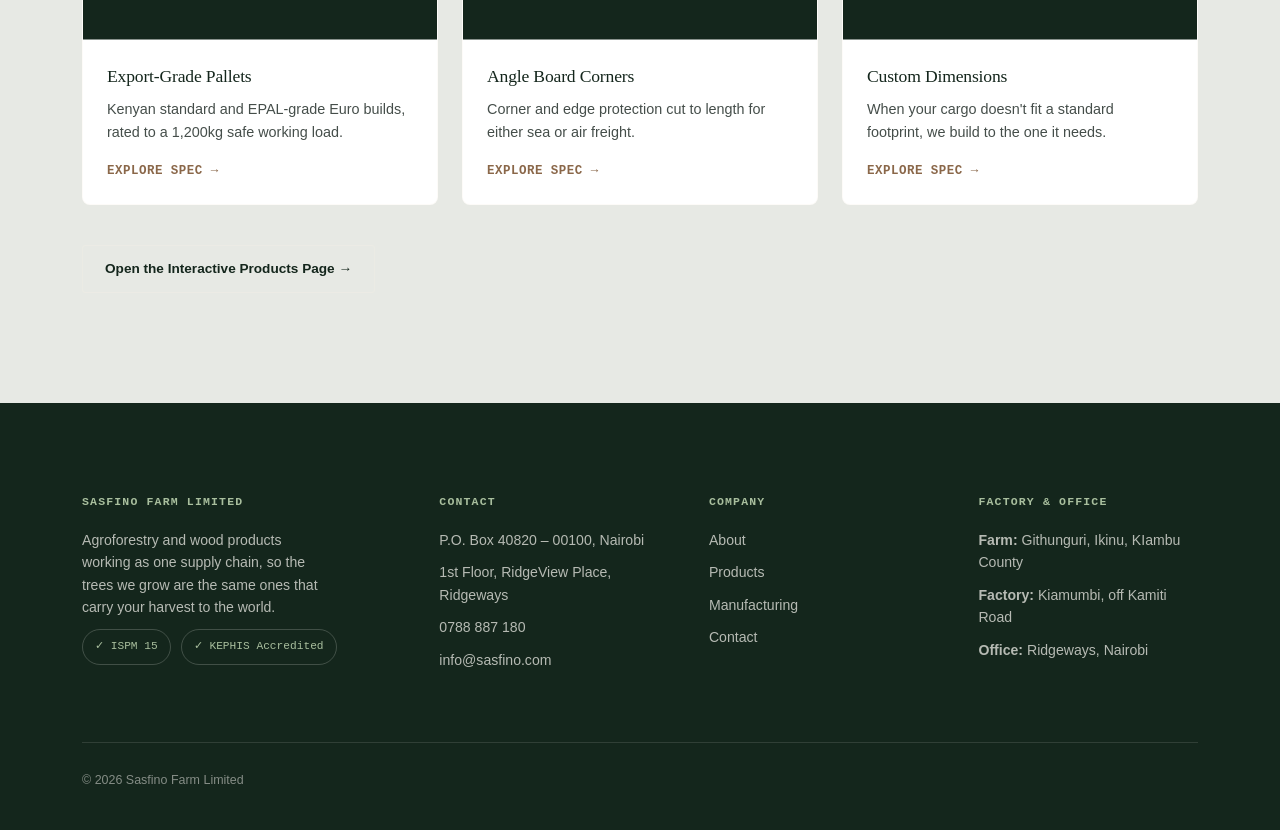
==== commit 2626c603: "Replace slideshow with hero slideshow section Replaced the old slideshow section with a new hero sli" ====
--- a/index.html
+++ b/index.html
@@ -33,33 +33,13 @@
   <div class="nav-backdrop" id="nav-backdrop"></div>
 </header>
 
-<!--<section class="slideshow" aria-label="Sasfino Farm photo slideshow">
-  <div class="slide active" style="background-image:url('slide-pallets.jpg')">
-    <div class="slide-caption"><span>We produce the best pallets.</span></div>
-  </div>
-  <div class="slide" style="background-image:url('slide-reforestation.jpg')">
-    <div class="slide-caption"><span>Every pallet is made from homegrown trees.</span></div>
-  </div>
-  <div class="slide" style="background-image:url('slide-kiln.jpg')">
-    <div class="slide-caption"><span>State of art manufacturing plant.</span></div>
-  </div>
-  <div class="slide" style="background-image:url('slide-angleboard.jpg')">
-    <div class="slide-caption"><span>Final product ready for shipping.</span></div>
-  </div>
-  <div class="slideshow-overlay"></div>
-  <div class="slideshow-dots">
-    <button class="dot active" data-slide="0" aria-label="Show slide 1"></button>
-    <button class="dot" data-slide="1" aria-label="Show slide 2"></button>
-    <button class="dot" data-slide="2" aria-label="Show slide 3"></button>
-    <button class="dot" data-slide="3" aria-label="Show slide 4"></button>
-  </div>
-</section>-->
+
 
 <section class="hero-slideshow" id="heroSlideshow" aria-roledescription="carousel" aria-label="Sasfino Farm highlights">
 
   <!-- Slide 1 -->
   <div class="slide is-active" data-index="0">
-    <div class="slide__img" style="background-image:url('images/slide-pallets (4).jpg');"></div>
+    <div class="slide__img" style="background-image:url('images/20997.jpg');"></div>
     <div class="hero-copy">
       <span class="hero-eyebrow">Sasfino Farm Limited</span>
       <h1 class="hero-heading">Grown as timber. <em>Built</em> to carry a harvest.</h1>
--- a/style.css
+++ b/style.css
@@ -0,0 +1,938 @@
+  :root{
+    --forest-deep: #14261C;
+    --forest-mid: #2B4A37;
+    --sage: #7C9473;
+    --sage-light: #A9BF9E;
+    --slate: #454E4A;
+    --slate-light: #E7E9E4;
+    --paper: #F5F9EF;
+    --white: #FFFFFF;
+    --timber: #B08968;
+    --timber-dark: #8A6749;
+    --line: rgba(20,38,28,0.14);
+    --shadow: 0 20px 50px -25px rgba(20,38,28,0.35);
+    --ease: cubic-bezier(.22,.9,.32,1);
+  }
+  *{box-sizing:border-box; margin:0; padding:0;}
+  html{scroll-behavior:smooth;}
+  body{
+    font-family:'Inter', sans-serif;
+    background:var(--paper);
+    color:var(--forest-deep);
+    line-height:1.6;
+    overflow-x:hidden;
+  }
+  h1,h2,h3,.display{font-family:'Space Grotesk', sans-serif;}
+  .mono{font-family:'JetBrains Mono', monospace;}
+  a{color:inherit; text-decoration:none;}
+  img{max-width:100%; display:block;}
+  .wrap{max-width:1180px; margin:0 auto; padding:0 32px;}
+  ::selection{background:var(--timber); color:var(--white);}
+
+  @media (prefers-reduced-motion: reduce){
+    *{animation:none !important; transition:none !important;}
+  }
+
+  /* ---------- HEADER ---------- */
+  .site-header{
+    position:fixed; top:0; left:0; right:0; z-index:100;
+    background:transparent;
+    backdrop-filter:none;
+    border-bottom:1px solid transparent;
+    transition:background .4s var(--ease), backdrop-filter .4s var(--ease), border-color .4s var(--ease);
+  }
+  .site-header.is-scrolled{
+    background:rgba(245,249,239,0.92);
+    backdrop-filter:blur(10px);
+    border-bottom:1px solid var(--line);
+  }
+  .site-header .wrap{
+    display:flex; align-items:center; justify-content:space-between;
+    height:78px;
+  }
+  .logo{display:flex; align-items:center; margin:0; padding:0;}
+  .logo-img{height:70px; width:auto; display:block; margin:0; padding:0;}
+  nav.main-nav{display:flex; gap:36px;}
+  nav.main-nav a{
+    font-size:1.0rem; font-weight:500; color:rgba(245,249,239,0.92); position:relative; padding:6px 0;
+    transition:color .3s var(--ease);
+  }
+  nav.main-nav a::after{
+    content:''; position:absolute; left:0; bottom:0; width:0; height:2px; background:var(--timber);
+    transition:width .3s var(--ease);
+  }
+  nav.main-nav a:hover{color:var(--timber);}
+  nav.main-nav a:hover::after{width:100%;}
+  .site-header.is-scrolled nav.main-nav a{color:var(--slate);}
+  .site-header.is-scrolled nav.main-nav a:hover{color:var(--forest-deep);}
+  .btn{
+    display:inline-flex; align-items:center; gap:8px;
+    font-size:.85rem; font-weight:600; padding:12px 22px;
+    border-radius:3px; cursor:pointer; border:1px solid transparent;
+    transition:transform .25s var(--ease), box-shadow .25s var(--ease), background .25s var(--ease);
+  }
+  .btn-primary{background:var(--forest-deep); color:var(--paper);}
+  .btn-primary:hover{background:var(--forest-mid); transform:translateY(-2px); box-shadow:var(--shadow);}
+  .btn-outline{border-color:rgba(245,244,239,0.4); color:var(--paper);}
+  .btn-outline:hover{background:rgba(245,244,239,0.12); transform:translateY(-2px);}
+  .btn-ghost{border-color:var(--line); color:var(--forest-deep);}
+  .btn-ghost:hover{border-color:var(--forest-deep);}
+
+  /* ---------- MOBILE NAV TOGGLE ---------- */
+  .nav-toggle{
+    display:none; flex-direction:column; align-items:center; justify-content:center;
+    gap:5px; width:38px; height:38px; padding:0; margin:0; border:none; background:none;
+    cursor:pointer; z-index:110; position:relative;
+  }
+  .nav-toggle span{
+    display:block; width:23px; height:2px; border-radius:2px; background:var(--paper);
+    transition:transform .3s var(--ease), opacity .3s var(--ease), background .3s var(--ease);
+  }
+  .site-header.is-scrolled .nav-toggle span{background:var(--forest-deep);}
+  .nav-toggle.is-active span:nth-child(1){transform:translateY(7px) rotate(45deg);}
+  .nav-toggle.is-active span:nth-child(2){opacity:0;}
+  .nav-toggle.is-active span:nth-child(3){transform:translateY(-7px) rotate(-45deg);}
+  .site-header.is-scrolled .nav-toggle.is-active span{background:var(--forest-deep);}
+  .nav-backdrop{
+    position:fixed; inset:0; background:rgba(10,18,13,0.5); opacity:0; pointer-events:none;
+    transition:opacity .35s var(--ease); z-index:90;
+  }
+  .nav-backdrop.is-open{opacity:1; pointer-events:auto;}
+  body.nav-locked{overflow:hidden;}
+
+  /* ---------- SLIDESHOW ---------- */
+  .slideshow{
+    position:relative; height:82vh; min-height:480px; overflow:hidden; background:var(--forest-deep);
+  }
+  .slideshow .slide{
+    position:absolute; top:0; left:0; right:0; bottom:0; background-size:cover; background-position:center;
+    opacity:0; transition:opacity 1.4s ease;
+  }
+  .slideshow .slide.active{opacity:1;}
+  .slideshow-overlay{
+    position:absolute; top:0; left:0; right:0; bottom:0; pointer-events:none; z-index:1;
+    background:linear-gradient(180deg, rgba(20,38,28,0.6) 0%, rgba(20,38,28,0.1) 32%, rgba(20,38,28,0.15) 60%, rgba(20,38,28,0.75) 100%);
+  }
+  .slide-caption{
+    position:absolute; left:0; right:0; bottom:96px; z-index:3;
+    display:flex; justify-content:center; padding:0 32px; pointer-events:none;
+  }
+  .slide-caption span{
+    font-family:'Space Grotesk',sans-serif; font-weight:600; letter-spacing:-0.01em; line-height:1.25;
+    font-size:clamp(1.15rem,2.4vw,1.9rem); color:var(--paper); text-align:center; max-width:640px;
+    background:rgba(20,38,28,0.4); backdrop-filter:blur(6px); border-left:3px solid var(--timber);
+    padding:16px 30px; border-radius:4px;
+  }
+  .slideshow-dots{
+    position:absolute; bottom:28px; left:50%; transform:translateX(-50%);
+    display:flex; gap:10px; z-index:5;
+  }
+  .slideshow-dots .dot{
+    width:9px; height:9px; border-radius:50%; padding:0; cursor:pointer;
+    border:1.5px solid rgba(245,249,239,0.75); background:transparent;
+    transition:background .3s var(--ease), border-color .3s var(--ease), transform .3s var(--ease);
+  }
+  .slideshow-dots .dot.active{background:var(--timber); border-color:var(--timber); transform:scale(1.15);}
+
+  /* ---------- HERO ---------- */
+  .hero{
+    position:relative; min-height:100vh; display:flex; align-items:flex-end;
+    background:linear-gradient(180deg, var(--forest-deep) 0%, #1c3327 55%, #253f2e 100%);
+    color:var(--paper); overflow:hidden;
+  }
+  .hero-illustration{position:absolute; top:0; left:0; right:0; bottom:0; z-index:0;}
+  .hero-illustration svg{width:100%; height:100%;}
+  .hero-content{position:relative; z-index:2; padding:40px 0 40px;}
+  .eyebrow{
+    display:inline-flex; align-items:center; gap:10px;
+    font-family:'JetBrains Mono',monospace; font-size:.72rem; letter-spacing:.12em; text-transform:uppercase;
+    color:var(--sage-light); margin-bottom:26px;
+  }
+  .eyebrow::before{content:''; width:26px; height:1px; background:var(--sage-light);}
+  .hero h1{
+    font-size:clamp(2.4rem, 5.4vw, 4.4rem); font-weight:600; line-height:1.04; letter-spacing:-0.02em;
+    max-width:15ch; margin-bottom:26px;
+  }
+  .hero p.sub{
+    font-size:1.15rem; max-width:46ch; color:rgba(245,244,239,0.78); margin-bottom:40px; font-weight:400;
+  }
+  .hero-ctas{display:flex; gap:16px; flex-wrap:wrap; margin-bottom:70px;}
+  .stat-strip{
+    display:grid; grid-template-columns:repeat(4,1fr); border-top:1px solid rgba(245,244,239,0.18);
+    padding-top:28px; max-width:900px;
+  }
+  .stat-strip div{padding-right:20px;}
+  .stat-strip .num{font-family:'JetBrains Mono',monospace; font-size:1.6rem; font-weight:700; color:var(--timber); display:block;}
+  .stat-strip .label{font-size:.74rem; color:rgba(245,244,239,0.6); text-transform:uppercase; letter-spacing:.06em; margin-top:4px;}
+
+  /* ---------- reveal ---------- */
+  .reveal{opacity:0; transform:translateY(28px); transition:opacity .7s var(--ease), transform .7s var(--ease);}
+  .reveal.is-visible{opacity:1; transform:translateY(0);}
+
+  /* ---------- SECTION SHELL ---------- */
+  section{padding:110px 0;}
+  .section-head{max-width:940px; margin-bottom:64px;}
+  .section-head .eyebrow{color:var(--timber-dark);}
+  .section-head .eyebrow::before{background:var(--timber-dark);}
+  .section-head h2{font-size:clamp(1.8rem,2.2vw,2.6rem); font-weight:600; letter-spacing:-0.02em; color:var(--forest-deep); margin-bottom:16px;}
+  .section-head p{color:var(--slate); font-size:1.02rem; max-width:182ch;}
+
+  /* ---------- FEATURE CARDS ---------- */
+  .feature-grid{display:grid; grid-template-columns:repeat(4,1fr); gap:2px; background:var(--line); border:1px solid var(--line); border-radius:6px; overflow:hidden;}
+  .feature-card{background:var(--white); padding:40px 34px; transition:background .3s var(--ease);}
+  .feature-card:hover{background:#fbfaf6;}
+  .feature-card .idx{font-family:'JetBrains Mono',monospace; font-size:.78rem; color:var(--sage); margin-bottom:22px; display:block;}
+  .feature-card h3{font-size:1.2rem; font-weight:600; margin-bottom:12px; letter-spacing:-0.01em;}
+  .feature-card p{color:var(--slate); font-size:.94rem;}
+  .feature-card .metric{
+    margin-top:22px; padding-top:18px; border-top:1px dashed var(--line);
+    font-family:'JetBrains Mono',monospace; font-size:.86rem; color:var(--timber-dark); font-weight:700;
+  }
+
+  /* ---------- PALLET BLUEPRINT SHOWCASE ---------- */
+  .blueprint-section{background:var(--forest-deep); color:var(--paper);}
+  .blueprint-section .section-head .eyebrow{color:var(--sage-light);}
+  .blueprint-section .section-head .eyebrow::before{background:var(--sage-light);}
+  .blueprint-section .section-head h2{color:var(--paper);}
+  .blueprint-section .section-head p{color:rgba(245,244,239,0.68);}
+  .blueprint-wrap{
+    display:grid; grid-template-columns:1.3fr 1fr; gap:60px; align-items:center;
+  }
+  .blueprint-canvas{
+    position:relative; border:1px solid rgba(245,244,239,0.16); border-radius:8px; padding:30px;
+    background:
+      linear-gradient(rgba(245,244,239,0.045) 1px, transparent 1px) 0 0/28px 28px,
+      linear-gradient(90deg, rgba(245,244,239,0.045) 1px, transparent 1px) 0 0/28px 28px,
+      #17291f;
+  }
+  .blueprint-canvas svg{width:100%; height:auto; display:block;}
+  .hotspot{cursor:pointer; transition:opacity .25s;}
+  .hotspot:hover{opacity:.85;}
+  .dim-line{stroke:var(--sage-light); stroke-width:1; opacity:.75;}
+  .dim-text{font-family:'JetBrains Mono',monospace; font-size:11px; fill:var(--sage-light);}
+  .spec-panel{display:flex; flex-direction:column; gap:14px;}
+  .spec-item{
+    border:1px solid rgba(245,244,239,0.14); border-radius:6px; padding:20px 22px;
+    background:rgba(245,244,239,0.03); cursor:pointer; transition:border-color .25s, background .25s;
+  }
+  .spec-item.active{border-color:var(--timber); background:rgba(176,137,104,0.1);}
+  .spec-item .spec-label{font-family:'JetBrains Mono',monospace; font-size:.72rem; letter-spacing:.08em; text-transform:uppercase; color:var(--sage-light); margin-bottom:6px;}
+  .spec-item .spec-value{font-size:1.05rem; font-weight:600;}
+  .spec-item .spec-detail{font-size:.85rem; color:rgba(245,244,239,0.62); margin-top:6px; max-height:0; overflow:hidden; transition:max-height .35s var(--ease);}
+  .spec-item.active .spec-detail{max-height:80px; margin-top:8px;}
+
+  /* ---------- SUSTAINABILITY GRID ---------- */
+  .sustain-grid{display:grid; grid-template-columns:repeat(3,1fr); gap:44px;}
+  .sustain-item .icon-wrap{
+    width:56px; height:56px; border-radius:50%; background:var(--slate-light);
+    display:flex; align-items:center; justify-content:center; margin-bottom:24px;
+  }
+  .sustain-item svg{width:26px; height:26px;}
+  .sustain-item h3{font-size:1.15rem; font-weight:600; margin-bottom:10px;}
+  .sustain-item p{color:var(--slate); font-size:.94rem;}
+
+  /* ---------- PRODUCTS TABS ---------- */
+  .product-tabs{display:flex; gap:8px; margin-bottom:44px; border-bottom:1px solid var(--line); flex-wrap:wrap;}
+  .tab-btn{
+    font-family:'Inter',sans-serif; font-size:.9rem; font-weight:600; color:var(--slate);
+    background:none; border:none; padding:14px 4px; margin-right:34px; cursor:pointer; position:relative;
+  }
+  .tab-btn::after{content:''; position:absolute; left:0; right:0; bottom:-1px; height:2px; background:transparent; transition:background .25s;}
+  .tab-btn.active{color:var(--forest-deep);}
+  .tab-btn.active::after{background:var(--timber);}
+  .product-panel{display:none; grid-template-columns:1fr 1fr; gap:56px; align-items:center;}
+  .product-panel.active{display:grid;}
+  .product-visual{
+    aspect-ratio:4/3; border-radius:8px; background:var(--forest-deep); position:relative; overflow:hidden;
+    border:1px solid var(--line);
+  }
+  .product-visual svg{position:absolute; top:0; left:0; right:0; bottom:0; width:100%; height:100%;}
+  .product-copy h3{font-size:1.5rem; font-weight:600; margin-bottom:14px; letter-spacing:-0.01em;}
+  .product-copy p{color:var(--slate); margin-bottom:20px;}
+  .spec-list{list-style:none; display:flex; flex-direction:column; gap:10px;}
+  .spec-list li{
+    display:flex; justify-content:space-between; font-size:.9rem; padding:10px 0; border-bottom:1px solid var(--line);
+  }
+  .spec-list li span:first-child{color:var(--slate);}
+  .spec-list li span:last-child{font-family:'JetBrains Mono',monospace; font-weight:600; color:var(--forest-deep);}
+
+  /* ---------- LEADERSHIP ---------- */
+  .leader-grid{display:grid; grid-template-columns:repeat(4,1fr); gap:28px;}
+  .leader-card{border:1px solid var(--line); border-radius:6px; padding:26px 22px; background:var(--white);}
+  .leader-card .avatar{width:44px; height:44px; border-radius:50%; background:var(--sage); margin-bottom:18px; display:flex; align-items:center; justify-content:center; color:var(--white); font-family:'Space Grotesk',sans-serif; font-weight:700;}
+  .leader-card h4{font-size:1.02rem; font-weight:600; margin-bottom:4px;}
+  .leader-card .role{font-size:.78rem; color:var(--timber-dark); font-weight:600; text-transform:uppercase; letter-spacing:.05em; margin-bottom:14px;}
+  .leader-card p{font-size:.86rem; color:var(--slate);}
+
+  /* ---------- PARTNERS ---------- */
+  .partners-section{background:var(--slate-light);}
+  .partner-row{display:flex; flex-wrap:wrap; gap:16px; justify-content:center;}
+  .partner-chip{
+    padding:14px 26px; background:var(--white); border-radius:4px; font-family:'Space Grotesk',sans-serif;
+    font-weight:600; font-size:.95rem; color:var(--forest-deep); border:1px solid var(--line);
+  }
+
+  /* ---------- FOOTER ---------- */
+  footer{background:var(--forest-deep); color:rgba(245,244,239,0.8); padding:90px 0 40px;}
+  .footer-grid{display:grid; grid-template-columns:1.4fr 1fr 1fr 1fr; gap:50px; padding-bottom:60px; border-bottom:1px solid rgba(245,244,239,0.12);}
+  .footer-grid h5{font-family:'JetBrains Mono',monospace; font-size:.72rem; text-transform:uppercase; letter-spacing:.1em; color:var(--sage-light); margin-bottom:18px;}
+  .footer-grid p, .footer-grid a{display:block; font-size:.88rem; margin-bottom:10px; color:rgba(245,244,239,0.72);}
+  .footer-grid a:hover{color:var(--white);}
+  .cert-badges{display:flex; gap:10px; flex-wrap:wrap; margin-top:6px;}
+  .cert-badge{
+    display:inline-flex; align-items:center; gap:6px; font-family:'JetBrains Mono',monospace; font-size:.7rem;
+    padding:8px 12px; border:1px solid rgba(245,244,239,0.2); border-radius:20px; color:var(--sage-light);
+  }
+  .footer-bottom{display:flex; justify-content:space-between; align-items:center; padding-top:28px; font-size:.78rem; color:rgba(245,244,239,0.5); flex-wrap:wrap; gap:10px;}
+
+  /* ---------- RESPONSIVE ---------- */
+  @media (max-width:960px){
+    .nav-toggle{display:flex;}
+    .site-header .wrap{justify-content:flex-start; gap:14px;}
+    .site-header .logo{margin-right:auto;}
+    nav.main-nav{
+      position:fixed; top:0; right:0; bottom:0; width:min(320px,82vw); height:100vh;
+      display:flex; flex-direction:column; align-items:flex-start; gap:0;
+      background:var(--forest-deep); padding:100px 34px 40px; z-index:100;
+      transform:translateX(100%); transition:transform .4s var(--ease);
+      box-shadow:-16px 0 44px rgba(0,0,0,0.3); overflow-y:auto;
+    }
+    nav.main-nav.is-open{transform:translateX(0);}
+    nav.main-nav a{
+      width:100%; padding:16px 0; font-size:1.05rem; color:var(--paper) !important;
+      border-bottom:1px solid rgba(245,244,239,0.12);
+    }
+    nav.main-nav a::after{display:none;}
+    .stat-strip{grid-template-columns:repeat(2,1fr); row-gap:20px;}
+    .feature-grid{grid-template-columns:1fr;}
+    .blueprint-wrap{grid-template-columns:1fr;}
+    .sustain-grid{grid-template-columns:1fr; gap:36px;}
+    .product-panel.active{grid-template-columns:1fr;}
+    .leader-grid{grid-template-columns:repeat(2,1fr);}
+    .footer-grid{grid-template-columns:1fr 1fr; gap:36px;}
+  }
+  @media (max-width:560px){
+    .wrap{padding:0 20px;}
+    section{padding:70px 0;}
+    .leader-grid{grid-template-columns:1fr;}
+    .footer-grid{grid-template-columns:1fr;}
+    .slide-caption{bottom:70px;}
+    .slide-caption span{font-size:1.05rem; padding:13px 22px;}
+  }
+
+  /* ============================================================
+     ABOUT PAGE — additive components (existing rules untouched)
+     ============================================================ */
+
+  /* ---------- INTERIOR PAGE BANNER ---------- */
+  .page-banner{
+    position:relative; min-height:64vh; display:flex; align-items:flex-end; overflow:hidden;
+    background:linear-gradient(180deg, var(--forest-deep) 0%, #1c3327 55%, #253f2e 100%);
+    color:var(--paper);
+  }
+  .page-banner .banner-photo{
+    position:absolute; top:0; left:0; right:0; bottom:0; z-index:0;
+    background-size:cover; background-position:center;
+  }
+  .page-banner .banner-overlay{
+    position:absolute; top:0; left:0; right:0; bottom:0; z-index:1;
+    background:linear-gradient(180deg, rgba(20,38,28,0.72) 0%, rgba(20,38,28,0.4) 45%, rgba(20,38,28,0.88) 100%);
+  }
+  .page-banner .wrap{position:relative; z-index:2; padding:150px 32px 64px;}
+  .page-banner h1{
+    font-size:clamp(2.2rem, 4.6vw, 3.6rem); font-weight:600; line-height:1.06; letter-spacing:-0.02em;
+    max-width:18ch; margin-bottom:20px;
+  }
+  .page-banner p.sub{font-size:1.08rem; max-width:52ch; color:rgba(245,244,239,0.8);}
+  .breadcrumb{
+    display:flex; align-items:center; gap:8px; font-family:'JetBrains Mono',monospace; font-size:.74rem;
+    color:rgba(245,244,239,0.55); text-transform:uppercase; letter-spacing:.08em; margin-bottom:22px;
+  }
+  .breadcrumb a{color:var(--sage-light);}
+  .breadcrumb a:hover{color:var(--timber);}
+
+  /* ---------- OUR STORY ---------- */
+  .story-grid{display:grid; grid-template-columns:1.1fr .9fr; gap:64px; align-items:start;}
+  .story-copy p{color:var(--slate); font-size:1.02rem; margin-bottom:20px;}
+  .story-copy p:last-child{margin-bottom:0;}
+  .mission-quote{
+    background:var(--forest-deep); color:var(--paper); border-radius:8px; padding:40px 36px;
+    position:relative; overflow:hidden;
+  }
+  .mission-quote::before{
+    content:'"'; position:absolute; top:-10px; left:20px; font-family:'Space Grotesk',sans-serif;
+    font-size:6rem; color:rgba(245,244,239,0.08); line-height:1; font-weight:700;
+  }
+  .mission-quote .mq-label{
+    font-family:'JetBrains Mono',monospace; font-size:.7rem; text-transform:uppercase; letter-spacing:.1em;
+    color:var(--sage-light); margin-bottom:16px; position:relative;
+  }
+  .mission-quote p{
+    font-family:'Space Grotesk',sans-serif; font-size:1.35rem; font-weight:500; line-height:1.4;
+    position:relative; margin-bottom:22px;
+  }
+  .mission-quote .mq-sub{
+    font-family:'Inter',sans-serif; font-size:.92rem; font-weight:400; color:rgba(245,244,239,0.68);
+    line-height:1.6; position:relative;
+  }
+
+  /* ---------- TIMELINE ---------- */
+  .timeline{position:relative; display:flex; flex-direction:column; gap:0;}
+  .timeline::before{
+    content:''; position:absolute; left:11px; top:8px; bottom:8px; width:1px; background:var(--line);
+  }
+  .timeline-item{position:relative; padding:0 0 44px 46px;}
+  .timeline-item:last-child{padding-bottom:0;}
+  .timeline-item::before{
+    content:''; position:absolute; left:0; top:2px; width:24px; height:24px; border-radius:50%;
+    background:var(--white); border:2px solid var(--timber);
+  }
+  .timeline-item::after{
+    content:''; position:absolute; left:9px; top:8px; width:6px; height:6px; border-radius:50%; background:var(--timber);
+  }
+  .timeline-item .tl-year{
+    font-family:'JetBrains Mono',monospace; font-size:.78rem; font-weight:700; color:var(--timber-dark);
+    text-transform:uppercase; letter-spacing:.06em; margin-bottom:8px; display:block;
+  }
+  .timeline-item h4{font-size:1.08rem; font-weight:600; margin-bottom:8px;}
+  .timeline-item p{color:var(--slate); font-size:.92rem;}
+
+  /* ---------- DETAILED LEADERSHIP ---------- */
+  .leader-detail-grid{display:grid; grid-template-columns:1fr 1fr; gap:28px;}
+  .leader-detail-card{
+    border:1px solid var(--line); border-radius:8px; padding:34px 32px; background:var(--white);
+    transition:box-shadow .3s var(--ease), transform .3s var(--ease);
+  }
+  .leader-detail-card:hover{box-shadow:var(--shadow); transform:translateY(-3px);}
+  .leader-detail-card .avatar{
+    width:52px; height:52px; border-radius:50%; background:var(--sage); margin-bottom:20px;
+    display:flex; align-items:center; justify-content:center; color:var(--white);
+    font-family:'Space Grotesk',sans-serif; font-weight:700; font-size:1.1rem;
+  }
+  .leader-detail-card h4{font-size:1.15rem; font-weight:600; margin-bottom:4px;}
+  .leader-detail-card .role{
+    font-size:.78rem; color:var(--timber-dark); font-weight:600; text-transform:uppercase;
+    letter-spacing:.05em; margin-bottom:16px;
+  }
+  .leader-detail-card p{font-size:.92rem; color:var(--slate); line-height:1.65;}
+
+  /* ---------- SPLIT IMAGE/TEXT BLOCKS ---------- */
+  .split-block{display:grid; grid-template-columns:1fr 1fr; gap:64px; align-items:center;}
+  .split-block + .split-block{margin-top:90px;}
+  .split-block.reverse .split-photo{order:2;}
+  .split-block.reverse .split-copy{order:1;}
+  .split-photo{border-radius:8px; overflow:hidden; aspect-ratio:4/3; border:1px solid var(--line);}
+  .split-photo img{width:100%; height:100%; object-fit:cover; display:block;}
+  .split-copy .idx{font-family:'JetBrains Mono',monospace; font-size:.78rem; color:var(--sage); margin-bottom:14px; display:block;}
+  .split-copy h3{font-size:1.4rem; font-weight:600; margin-bottom:14px; letter-spacing:-0.01em;}
+  .split-copy p{color:var(--slate); font-size:.98rem;}
+
+  /* ---------- CERTIFICATION CARDS ---------- */
+  .cert-grid{display:grid; grid-template-columns:repeat(2,1fr); gap:28px;}
+  .cert-card{
+    border:1px solid rgba(245,244,239,0.16); border-radius:8px; padding:32px 30px;
+    background:rgba(245,244,239,0.03);
+  }
+  .cert-card .cert-icon{
+    width:46px; height:46px; border-radius:50%; background:rgba(176,137,104,0.15);
+    display:flex; align-items:center; justify-content:center; margin-bottom:20px;
+  }
+  .cert-card .cert-icon svg{width:22px; height:22px;}
+  .cert-card h4{font-size:1.08rem; font-weight:600; margin-bottom:10px; color:var(--paper);}
+  .cert-card p{font-size:.9rem; color:rgba(245,244,239,0.68); margin-bottom:16px;}
+  .cert-card .cert-meta{
+    font-family:'JetBrains Mono',monospace; font-size:.76rem; color:var(--sage-light);
+    border-top:1px dashed rgba(245,244,239,0.16); padding-top:14px; line-height:1.8;
+  }
+
+  /* ---------- CTA BANNER ---------- */
+  .cta-banner{
+    background:var(--slate-light); border-radius:10px; padding:56px 48px;
+    display:flex; align-items:center; justify-content:space-between; gap:32px; flex-wrap:wrap;
+  }
+  .cta-banner h3{font-size:1.6rem; font-weight:600; letter-spacing:-0.01em; margin-bottom:8px; max-width:52ch;}
+  .cta-banner p{color:var(--slate); font-size:.98rem;}
+  .cta-banner .cta-actions{display:flex; gap:14px; flex-wrap:wrap;}
+
+  /* ---------- ABOUT PAGE RESPONSIVE ---------- */
+  @media (max-width:960px){
+    .story-grid{grid-template-columns:1fr; gap:44px;}
+    .leader-detail-grid{grid-template-columns:1fr;}
+    .split-block{grid-template-columns:1fr; gap:32px;}
+    .split-block.reverse .split-photo{order:1;}
+    .split-block.reverse .split-copy{order:2;}
+    .cert-grid{grid-template-columns:1fr;}
+    .cta-banner{flex-direction:column; align-items:flex-start;}
+  }
+  @media (max-width:560px){
+    .page-banner .wrap{padding:130px 20px 48px;}
+  }
+
+  /* ============================================================
+     PRODUCT TEASER CARDS (Homepage)
+     ============================================================ */
+  .product-teaser-grid{display:grid; grid-template-columns:repeat(3,1fr); gap:24px;}
+  .product-teaser-card{
+    display:block; background:var(--white); border:1px solid var(--line); border-radius:8px;
+    overflow:hidden; transition:transform .3s var(--ease), box-shadow .3s var(--ease);
+  }
+  .product-teaser-card:hover{transform:translateY(-4px); box-shadow:var(--shadow);}
+  .ptc-visual{aspect-ratio:4/3; overflow:hidden;}
+  .ptc-visual svg{width:100%; height:100%; display:block; transition:transform .5s var(--ease);}
+  .product-teaser-card:hover .ptc-visual svg{transform:scale(1.06);}
+  .product-teaser-card h3{font-size:1.1rem; font-weight:600; margin:22px 24px 8px; letter-spacing:-0.01em;}
+  .product-teaser-card p{color:var(--slate); font-size:.9rem; margin:0 24px 18px;}
+  .product-teaser-card .ptc-link{
+    display:block; margin:0 24px 22px; font-family:'JetBrains Mono',monospace; font-size:.78rem;
+    font-weight:700; color:var(--timber-dark); text-transform:uppercase; letter-spacing:.04em;
+  }
+
+  /* ============================================================
+     PRODUCTS PAGE — comparison table
+     ============================================================ */
+  .compare-table-wrap{overflow-x:auto; border:1px solid var(--line); border-radius:8px;}
+  table.compare-table{width:100%; border-collapse:collapse; min-width:680px; background:var(--white);}
+  table.compare-table th, table.compare-table td{
+    text-align:left; padding:16px 20px; font-size:.9rem; border-bottom:1px solid var(--line);
+  }
+  table.compare-table thead th{
+    font-family:'JetBrains Mono',monospace; font-size:.72rem; text-transform:uppercase; letter-spacing:.06em;
+    color:var(--sage); background:var(--slate-light); border-bottom:1px solid var(--line);
+  }
+  table.compare-table tbody tr{cursor:pointer; transition:background .2s var(--ease);}
+  table.compare-table tbody tr:hover, table.compare-table tbody tr.row-active{background:rgba(176,137,104,0.08);}
+  table.compare-table tbody tr:last-child td{border-bottom:none;}
+  table.compare-table td:first-child{font-weight:600; color:var(--forest-deep); font-family:'Space Grotesk',sans-serif;}
+  table.compare-table td.mono-cell{font-family:'JetBrains Mono',monospace; color:var(--slate);}
+  .compare-hint{font-size:.8rem; color:var(--slate); margin-top:14px; font-style:italic;}
+
+  /* ============================================================
+     PRODUCTS PAGE — shipment configurator
+     ============================================================ */
+  .configurator{
+    display:grid; grid-template-columns:1fr 1fr; gap:0; border:1px solid var(--line); border-radius:10px;
+    overflow:hidden; background:var(--white);
+  }
+  .configurator-form{padding:44px; border-right:1px solid var(--line);}
+  .configurator-result{padding:44px; background:var(--forest-deep); color:var(--paper);}
+  .cf-group{margin-bottom:30px;}
+  .cf-group:last-child{margin-bottom:0;}
+  .cf-label{
+    display:block; font-family:'JetBrains Mono',monospace; font-size:.72rem; text-transform:uppercase;
+    letter-spacing:.08em; color:var(--timber-dark); margin-bottom:12px; font-weight:700;
+  }
+  .cf-toggle-row{display:flex; gap:10px; flex-wrap:wrap;}
+  .cf-toggle{
+    flex:1; min-width:110px; padding:12px 16px; border:1px solid var(--line); border-radius:6px;
+    background:var(--paper); font-size:.88rem; font-weight:600; color:var(--slate); cursor:pointer;
+    text-align:center; transition:all .2s var(--ease);
+  }
+  .cf-toggle.active{background:var(--forest-deep); border-color:var(--forest-deep); color:var(--paper);}
+  .cf-input{
+    width:100%; padding:12px 14px; border:1px solid var(--line); border-radius:6px; font-family:'Inter',sans-serif;
+    font-size:.95rem; background:var(--paper); color:var(--forest-deep);
+  }
+  .cf-input:focus{outline:2px solid var(--sage); outline-offset:1px;}
+  .cr-eyebrow{
+    font-family:'JetBrains Mono',monospace; font-size:.72rem; text-transform:uppercase; letter-spacing:.1em;
+    color:var(--sage-light); margin-bottom:14px;
+  }
+  .cr-product{font-size:1.5rem; font-weight:600; font-family:'Space Grotesk',sans-serif; margin-bottom:18px;}
+  .cr-specs{display:flex; flex-direction:column; gap:12px; margin-bottom:22px;}
+  .cr-specs div{display:flex; justify-content:space-between; font-size:.88rem; padding-bottom:12px; border-bottom:1px solid rgba(245,244,239,0.14);}
+  .cr-specs div span:first-child{color:rgba(245,244,239,0.62);}
+  .cr-specs div span:last-child{font-family:'JetBrains Mono',monospace; font-weight:600;}
+  .cr-note{font-size:.86rem; color:rgba(245,244,239,0.72); margin-bottom:24px; line-height:1.6;}
+  .cr-warn{
+    font-size:.82rem; color:#e8b98a; background:rgba(232,185,138,0.1); border:1px solid rgba(232,185,138,0.3);
+    border-radius:6px; padding:12px 14px; margin-bottom:22px;
+  }
+
+  /* ============================================================
+     PRODUCTS PAGE — gallery / lightbox
+     ============================================================ */
+  .gallery-grid{display:grid; grid-template-columns:repeat(4,1fr); gap:16px;}
+  .gallery-item{
+    aspect-ratio:1; border-radius:8px; overflow:hidden; cursor:pointer; position:relative; border:1px solid var(--line);
+  }
+  .gallery-item img{width:100%; height:100%; object-fit:cover; transition:transform .5s var(--ease);}
+  .gallery-item:hover img{transform:scale(1.08);}
+  .gallery-item .gi-label{
+    position:absolute; left:0; right:0; bottom:0; padding:12px 14px; font-size:.78rem; font-weight:600;
+    color:var(--paper); background:linear-gradient(0deg, rgba(20,38,28,0.85), transparent);
+  }
+  .lightbox{
+    position:fixed; inset:0; background:rgba(20,38,28,0.92); z-index:1000; display:none;
+    align-items:center; justify-content:center; padding:40px; cursor:zoom-out;
+  }
+  .lightbox.is-open{display:flex;}
+  .lightbox img{max-width:min(900px,90vw); max-height:80vh; border-radius:8px; box-shadow:0 30px 70px rgba(0,0,0,0.5);}
+  .lightbox-caption{
+    position:absolute; bottom:36px; left:0; right:0; text-align:center; color:var(--paper);
+    font-family:'JetBrains Mono',monospace; font-size:.82rem; letter-spacing:.04em;
+  }
+  .lightbox-close{
+    position:absolute; top:28px; right:36px; color:var(--paper); font-size:1.8rem; cursor:pointer; line-height:1;
+  }
+
+  /* ============================================================
+     CONTACT PAGE
+     ============================================================ */
+  .contact-grid{display:grid; grid-template-columns:1.3fr 1fr; gap:56px; align-items:start;}
+  .contact-form-card{
+    background:var(--white); border:1px solid var(--line); border-radius:10px; padding:44px;
+  }
+  .form-row{display:grid; grid-template-columns:1fr 1fr; gap:20px; margin-bottom:20px;}
+  .form-field{margin-bottom:20px;}
+  .form-field label{
+    display:block; font-size:.82rem; font-weight:600; color:var(--forest-deep); margin-bottom:8px;
+  }
+  .form-field .req{color:var(--timber-dark);}
+  .form-field input, .form-field select, .form-field textarea{
+    width:100%; padding:13px 14px; border:1px solid var(--line); border-radius:6px; font-family:'Inter',sans-serif;
+    font-size:.95rem; background:var(--paper); color:var(--forest-deep); transition:border-color .2s var(--ease);
+  }
+  .form-field input:focus, .form-field select:focus, .form-field textarea:focus{
+    outline:none; border-color:var(--timber);
+  }
+  .form-field textarea{resize:vertical; min-height:120px;}
+  .form-field.has-error input, .form-field.has-error select, .form-field.has-error textarea{border-color:#c0553a;}
+  .form-error-msg{font-size:.78rem; color:#c0553a; margin-top:6px; display:none;}
+  .form-field.has-error .form-error-msg{display:block;}
+  .form-submit-row{display:flex; align-items:center; gap:18px; margin-top:8px; flex-wrap:wrap;}
+  .form-note{font-size:.8rem; color:var(--slate);}
+  .contact-success{
+    display:none; text-align:center; padding:50px 20px;
+  }
+  .contact-success.is-visible{display:block;}
+  .contact-form-card.is-submitted form{display:none;}
+  .cs-icon{
+    width:60px; height:60px; border-radius:50%; background:var(--sage); color:var(--white); font-size:1.6rem;
+    display:flex; align-items:center; justify-content:center; margin:0 auto 20px;
+  }
+  .contact-success h3{font-size:1.3rem; font-weight:600; margin-bottom:10px;}
+  .contact-success p{color:var(--slate); max-width:40ch; margin:0 auto 24px;}
+
+  .contact-info-stack{display:flex; flex-direction:column; gap:20px;}
+  .info-card{
+    background:var(--forest-deep); color:var(--paper); border-radius:10px; padding:28px 30px;
+  }
+  .info-card.light{background:var(--white); color:var(--forest-deep); border:1px solid var(--line);}
+  .info-card h4{
+    font-family:'JetBrains Mono',monospace; font-size:.72rem; text-transform:uppercase; letter-spacing:.08em;
+    color:var(--sage-light); margin-bottom:16px;
+  }
+  .info-card.light h4{color:var(--timber-dark);}
+  .info-card p, .info-card a{
+    display:block; font-size:.92rem; margin-bottom:8px; color:rgba(245,244,239,0.82);
+  }
+  .info-card.light p, .info-card.light a{color:var(--slate);}
+  .info-card a:hover{color:var(--timber);}
+  .info-card .hours-row{display:flex; justify-content:space-between; font-size:.88rem; padding:8px 0; border-bottom:1px dashed var(--line);}
+  .info-card .hours-row:last-child{border-bottom:none;}
+  .map-card{
+    border-radius:10px; overflow:hidden; border:1px solid var(--line); aspect-ratio:16/11; background:var(--slate-light);
+  }
+  .map-card iframe{width:100%; height:100%; border:0; filter:grayscale(0.15) contrast(1.05);}
+
+  /* FAQ accordion */
+  .faq-list{display:flex; flex-direction:column; gap:12px; max-width:760px;}
+  .faq-item{border:1px solid var(--line); border-radius:8px; background:var(--white); overflow:hidden;}
+  .faq-q{
+    display:flex; align-items:center; justify-content:space-between; padding:20px 24px; cursor:pointer;
+    font-weight:600; font-size:.98rem; color:var(--forest-deep);
+  }
+  .faq-q .faq-plus{font-family:'JetBrains Mono',monospace; font-size:1.2rem; color:var(--timber-dark); transition:transform .25s var(--ease);}
+  .faq-item.open .faq-q .faq-plus{transform:rotate(45deg);}
+  .faq-a{max-height:0; overflow:hidden; transition:max-height .35s var(--ease);}
+  .faq-a p{padding:0 24px 20px; color:var(--slate); font-size:.92rem;}
+  .faq-item.open .faq-a{max-height:200px;}
+
+  /* ---------- PRODUCTS/CONTACT RESPONSIVE ---------- */
+  @media (max-width:960px){
+    .product-teaser-grid{grid-template-columns:1fr;}
+    .configurator{grid-template-columns:1fr;}
+    .configurator-form{border-right:none; border-bottom:1px solid var(--line);}
+    .gallery-grid{grid-template-columns:repeat(2,1fr);}
+    .contact-grid{grid-template-columns:1fr; gap:36px;}
+  }
+  @media (max-width:560px){
+    .form-row{grid-template-columns:1fr;}
+    .contact-form-card{padding:28px 22px;}
+    .configurator-form, .configurator-result{padding:28px 22px;}
+    .gallery-grid{grid-template-columns:1fr 1fr; gap:10px;}
+  }
+
+  /* ---------- BETTER SLIDESHOW ---------- */
+  :root{
+    --pine-950:#10231b;
+    --pine-900:#163024;
+    --amber-400:#c88a3d;
+    --amber-300:#e0aa63;
+    --cream-100:#f6f1e6;
+    --cream-200:#ece4d3;
+    --line:rgba(246,241,230,0.28);
+  }
+
+  *{ box-sizing:border-box; }
+
+  .hero-slideshow{
+    position:relative;
+    width:100%;
+    height:100vh;
+    min-height:560px;
+    max-height:880px;
+    overflow:hidden;
+    background:var(--pine-950);
+    font-family:'Inter', sans-serif;
+  }
+
+  /* ---- Slides ---- */
+  .slide{
+    position:absolute;
+    inset:0;
+    opacity:0;
+    visibility:hidden;
+    transition:opacity 1.4s ease;
+    background-size:cover;
+    background-position:center;
+  }
+  .slide.is-active{
+    opacity:1;
+    visibility:visible;
+    z-index:1;
+  }
+  /* slow ambient zoom on the active slide's image layer */
+  .slide__img{
+    position:absolute;
+    inset:0;
+    background-size:cover;
+    background-position:center;
+    transform:scale(1.04);
+    transition:transform 8s ease-out;
+  }
+  .slide.is-active .slide__img{
+    transform:scale(1.14);
+  }
+
+  /* Gradient scrim for legible text — heavier at bottom-left where copy sits */
+  .slide::after{
+    content:"";
+    position:absolute;
+    inset:0;
+    background:
+      linear-gradient(180deg, rgba(16,35,27,0.15) 0%, rgba(16,35,27,0.20) 45%, rgba(16,35,27,0.72) 100%),
+      linear-gradient(90deg, rgba(16,35,27,0.55) 0%, rgba(16,35,27,0.05) 55%);
+    z-index:1;
+  }
+
+  /* ---- Copy block ---- */
+  .hero-copy{
+    position:absolute;
+    left:0; right:0; bottom:0;
+    z-index:2;
+    padding: clamp(28px, 6vw, 88px) clamp(20px, 6vw, 88px);
+    margin-left:5%;
+    margin-bottom:1%;
+    display:flex;
+    flex-direction:column;
+    gap:18px;
+    max-width:920px;
+  }
+
+  .hero-eyebrow{
+    display:inline-flex;
+    align-items:center;
+    gap:10px;
+    align-self:flex-start;
+    font-family:'Inter', sans-serif;
+    font-weight:600;
+    font-size:12.5px;
+    letter-spacing:.16em;
+    text-transform:uppercase;
+    color:var(--amber-300);
+    opacity:0;
+    transform:translateY(14px);
+  }
+  .hero-eyebrow::before{
+    content:"";
+    width:26px;
+    height:1px;
+    background:var(--amber-300);
+  }
+
+  .hero-heading{
+    font-family:'Fraunces', serif;
+    font-weight:500;
+    font-optical-sizing:auto;
+    font-style:normal;
+    font-size:clamp(2.6rem, 5.6vw, 5.1rem);
+    line-height:1.05;
+    letter-spacing:-0.01em;
+    color:var(--cream-100);
+    margin:0;
+    opacity:0;
+    transform:translateY(22px);
+    text-wrap:balance;
+  }
+  .hero-heading em{
+    font-style:italic;
+    color:var(--amber-300);
+  }
+
+  .hero-subheading{
+    font-family:'Inter', sans-serif;
+    font-weight:400;
+    font-size:clamp(1.05rem, 1.6vw, 1.35rem);
+    line-height:1.55;
+    color:var(--cream-200);
+    max-width:640px;
+    margin:0;
+    opacity:0;
+    transform:translateY(18px);
+  }
+
+  /* Staggered entrance, replays each time a slide activates */
+  .slide.is-active .hero-eyebrow{ animation:riseIn .8s .25s cubic-bezier(.19,1,.22,1) forwards; }
+  .slide.is-active .hero-heading{ animation:riseIn .9s .40s cubic-bezier(.19,1,.22,1) forwards; }
+  .slide.is-active .hero-subheading{ animation:riseIn .9s .58s cubic-bezier(.19,1,.22,1) forwards; }
+
+  @keyframes riseIn{
+    to{ opacity:1; transform:translateY(0); }
+  }
+
+  /* ---- Controls: dots ---- */
+  .hero-controls{
+    position:absolute;
+    right:clamp(20px, 6vw, 88px);
+    bottom:clamp(28px, 6vw, 88px);
+    z-index:3;
+    display:flex;
+    align-items:center;
+    gap:14px;
+  }
+  .hero-dots{
+    display:flex;
+    gap:10px;
+  }
+  .hero-dot{
+    width:34px;
+    height:3px;
+    background:rgba(246,241,230,0.35);
+    border:none;
+    cursor:pointer;
+    padding:0;
+    position:relative;
+    overflow:hidden;
+    border-radius:2px;
+  }
+  .hero-dot::after{
+    content:"";
+    position:absolute;
+    inset:0;
+    background:var(--amber-300);
+    transform:scaleX(0);
+    transform-origin:left;
+  }
+  .hero-dot.is-active::after{
+    animation:fillDot linear forwards;
+    animation-duration:var(--slide-duration, 6s);
+  }
+  @keyframes fillDot{
+    from{ transform:scaleX(0); }
+    to{ transform:scaleX(1); }
+  }
+
+  /* ---- Controls: arrows ---- */
+  .hero-arrows{
+    position:absolute;
+    z-index:3;
+    top:50%;
+    left:0; right:0;
+    display:flex;
+    justify-content:space-between;
+    padding:0 clamp(10px, 2.5vw, 32px);
+    transform:translateY(-50%);
+    pointer-events:none;
+  }
+  .hero-arrow{
+    pointer-events:auto;
+    width:48px; height:48px;
+    border-radius:50%;
+    border:1px solid var(--line);
+    background:rgba(16,35,27,0.35);
+    backdrop-filter:blur(6px);
+    color:var(--cream-100);
+    display:flex;
+    align-items:center;
+    justify-content:center;
+    cursor:pointer;
+    transition:background .25s ease, border-color .25s ease, transform .25s ease;
+  }
+  .hero-arrow:hover{
+    background:rgba(200,138,61,0.9);
+    border-color:var(--amber-400);
+    transform:scale(1.06);
+  }
+  .hero-arrow svg{ width:18px; height:18px; }
+
+  /* ---- Slide index label ---- */
+  .hero-index{
+    font-family:'Inter', sans-serif;
+    font-size:13px;
+    letter-spacing:.08em;
+    color:var(--cream-200);
+    min-width:46px;
+    text-align:right;
+  }
+  .hero-index strong{ color:var(--cream-100); font-weight:600; }
+
+  @media (max-width:640px){
+    .hero-arrows{ display:none; }
+    .hero-copy{ max-width:100%; }
+    .hero-controls{ right:20px; bottom:20px; }
+  }
+
+  @media (prefers-reduced-motion: reduce){
+    .slide, .slide__img, .hero-eyebrow, .hero-heading, .hero-subheading, .hero-dot::after{
+      animation:none !important;
+      transition:opacity .4s ease !important;
+      transform:none !important;
+    }
+  }
+  /* ==========================================================================
+     HOMEPAGE TYPOGRAPHY REFRESH
+     Scoped entirely to body.home, a class that exists only on index.html.
+     Every other page keeps the original Space Grotesk / Inter / JetBrains
+     Mono system untouched — nothing below this point alters any sub-page,
+     layout, spacing, color token, or interactive component.
+     ========================================================================== */
+  body.home{
+    font-family:'Manrope', sans-serif;
+  }
+  body.home h1,
+  body.home h2,
+  body.home h3,
+  body.home .display{
+    font-family:'Fraunces', serif;
+    font-weight:500;
+    letter-spacing:-0.01em;
+  }
+  body.home .hero-heading{
+    font-family:'Fraunces', serif;
+    font-weight:500;
+  }
+  body.home .mono,
+  body.home .eyebrow,
+  body.home .idx,
+  body.home .spec-label,
+  body.home .dim-text,
+  body.home .stat-strip .num,
+  body.home .hero-eyebrow,
+  body.home .hero-index{
+    font-family:'IBM Plex Mono', monospace;
+  }
+  body.home .btn{
+    font-family:'Manrope', sans-serif;
+    font-weight:600;
+  }
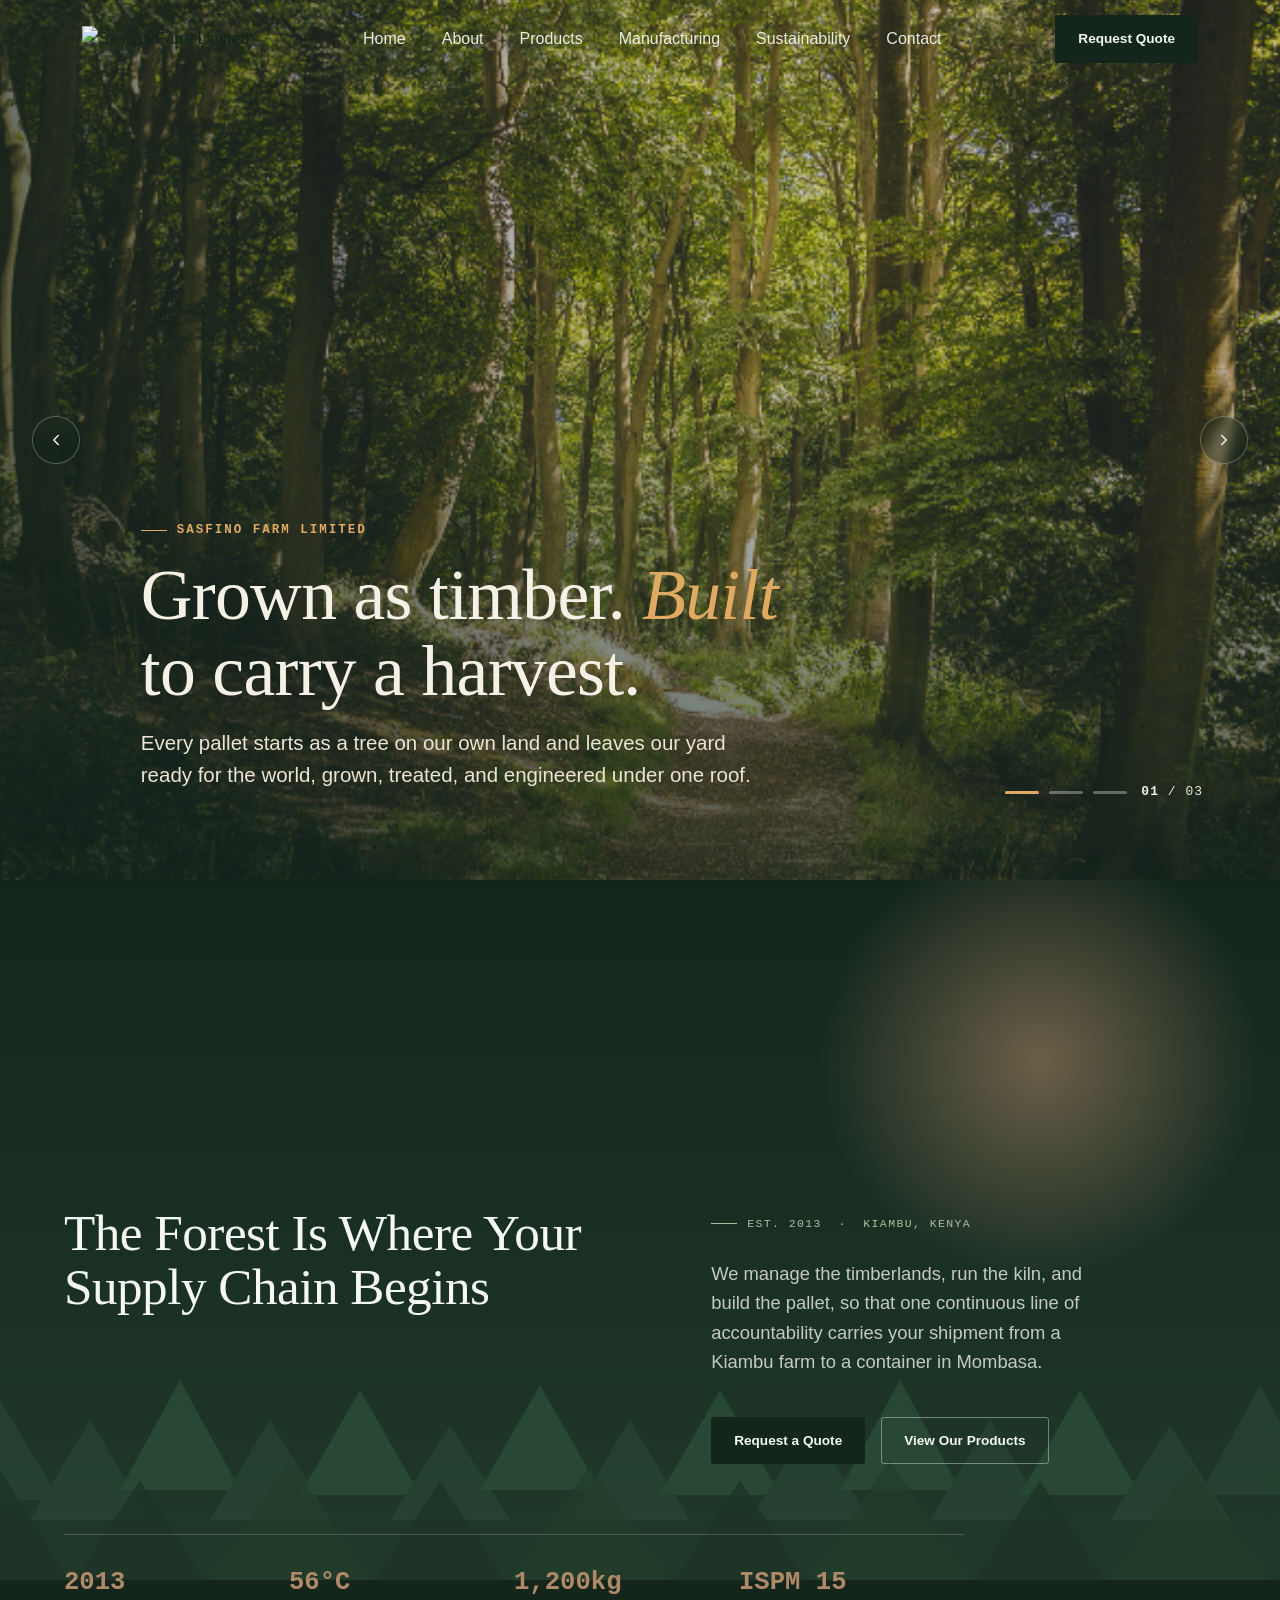
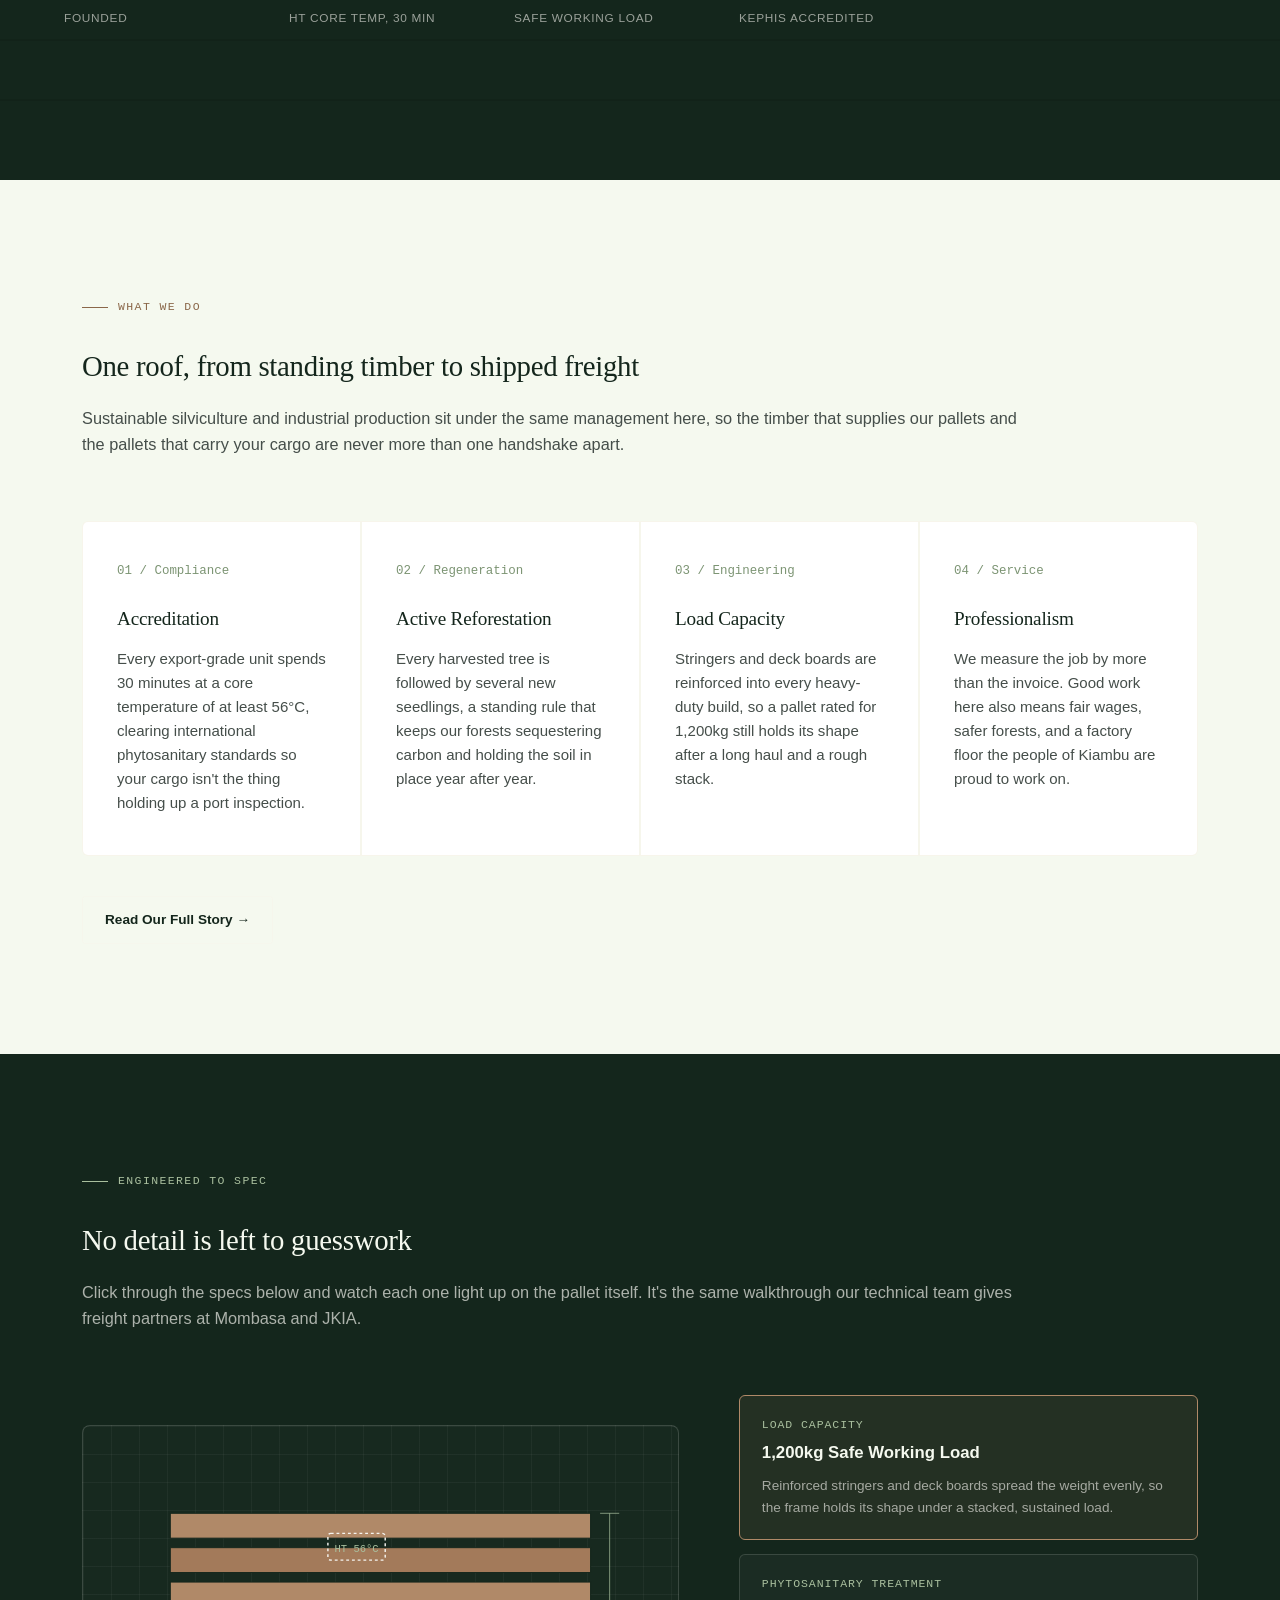
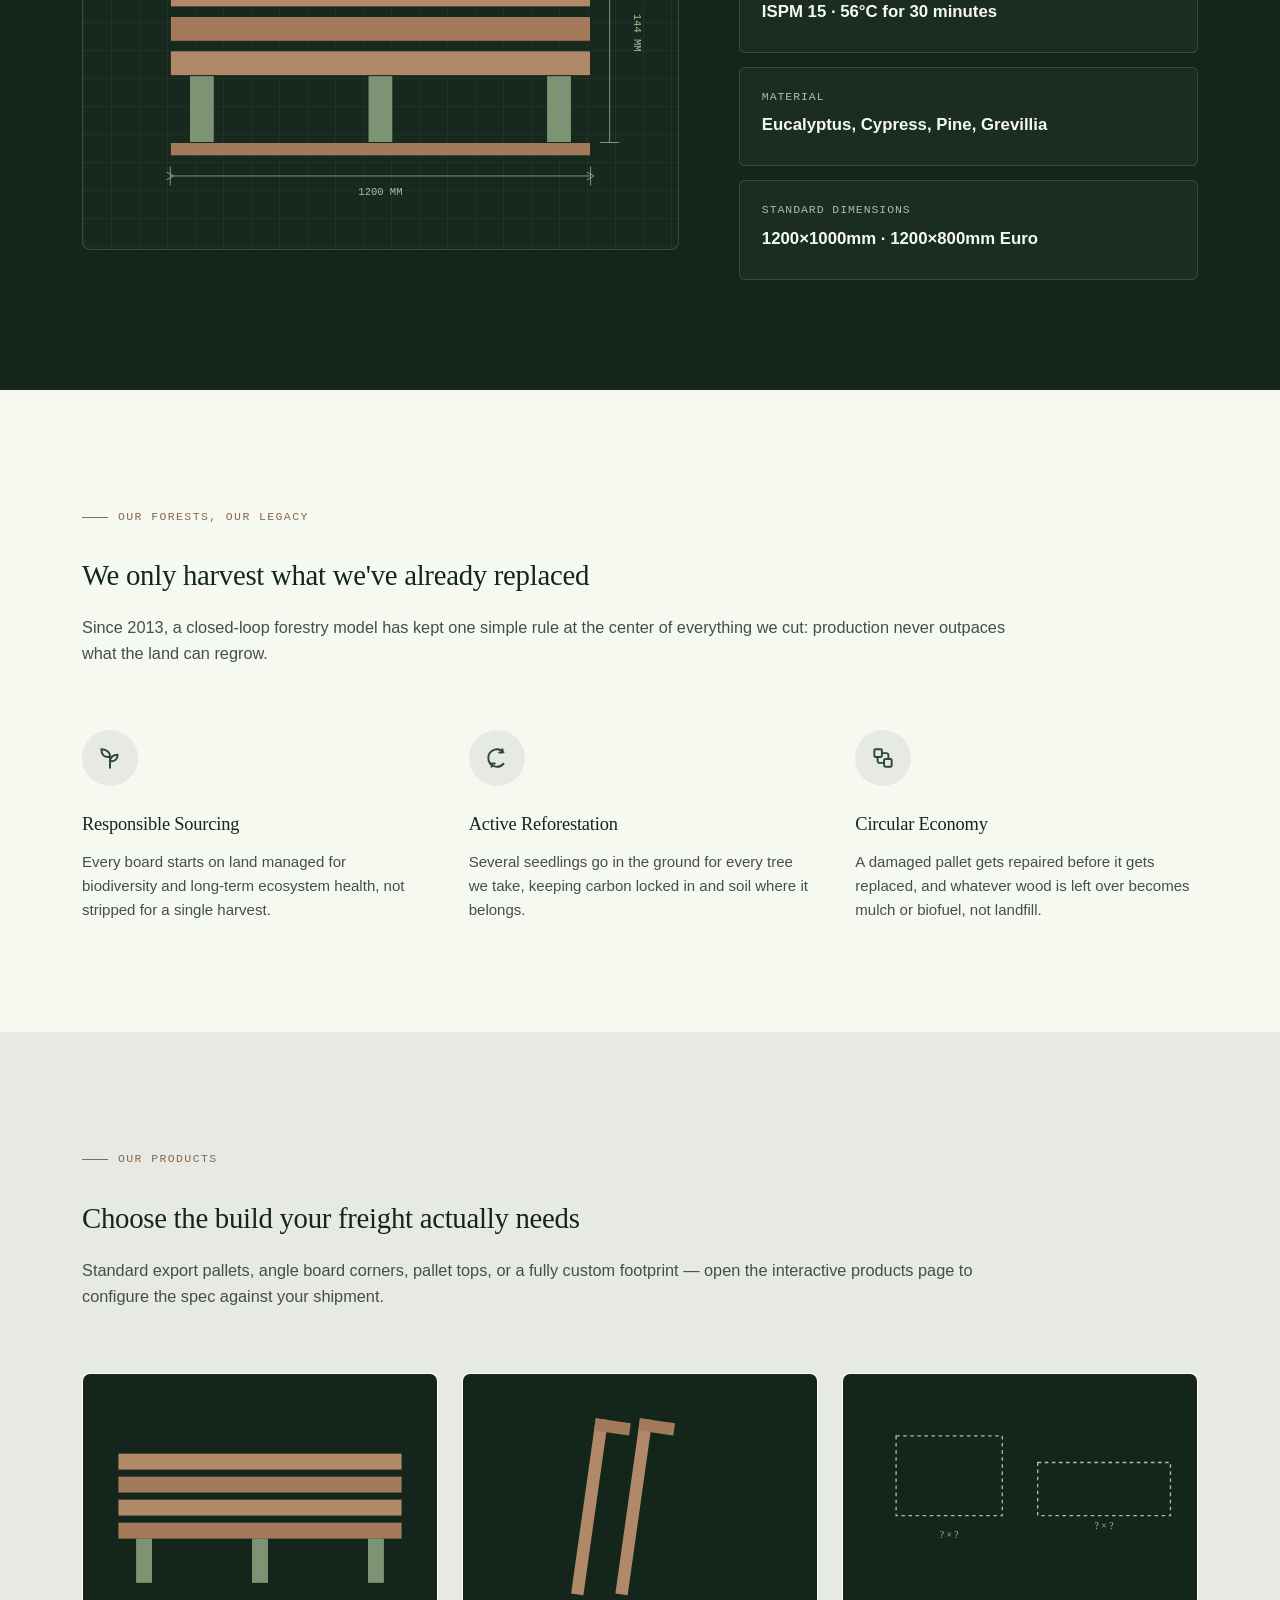
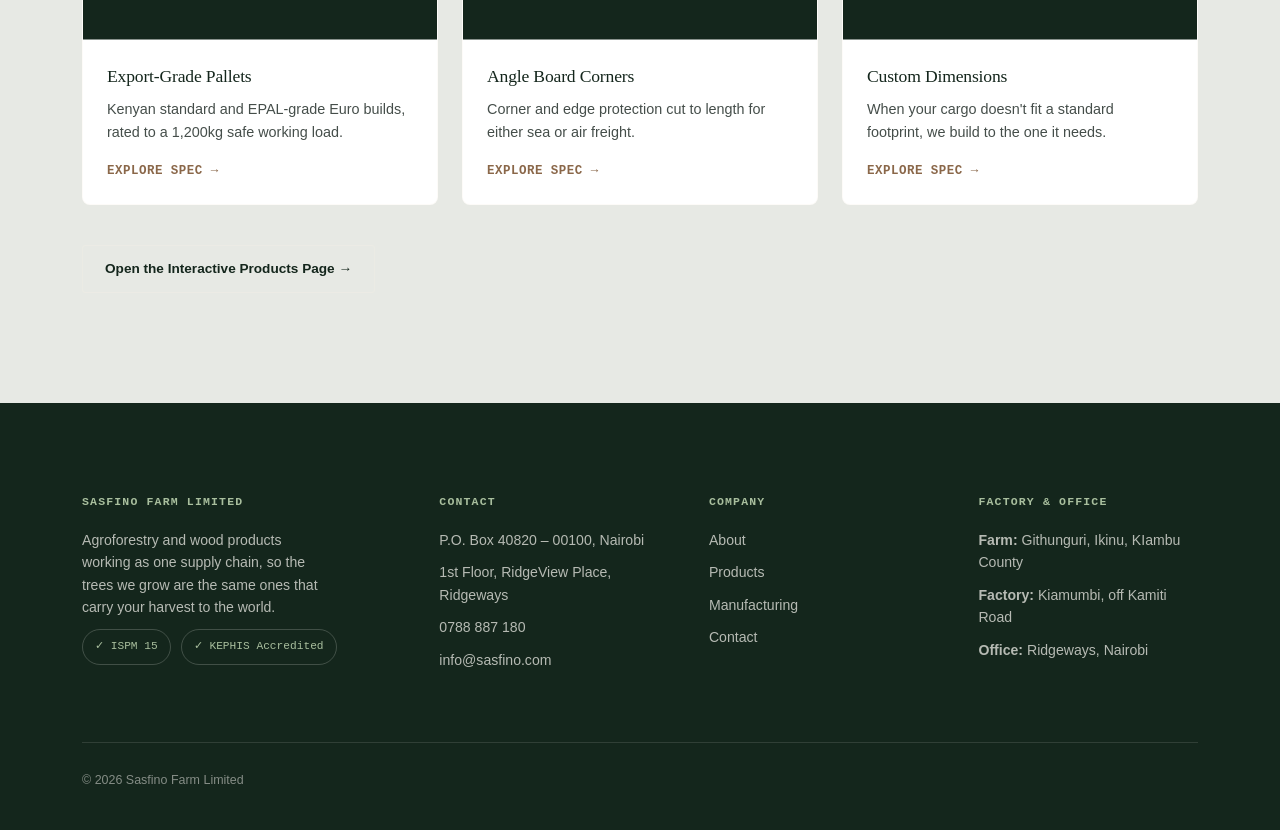
==== commit 1857bf97: "Update image paths and favicon link in index.html" ====
--- a/index.html
+++ b/index.html
@@ -3,7 +3,7 @@
 <head>
 <meta charset="UTF-8">
 <meta name="viewport" content="width=device-width, initial-scale=1.0">
-<link rel="icon" type="image/png" href="Sasfino_Fav(2).png" />
+<link rel="icon" href="Sasfino_Fav(2).png" />
 <title>Sasfino Farm Limited — From Root to Route</title>
 <link rel="preconnect" href="https://fonts.googleapis.com">
 <link rel="preconnect" href="https://fonts.gstatic.com" crossorigin>
@@ -15,7 +15,7 @@
 <header class="site-header">
   <div class="wrap">
     <div class="logo">
-      <img src="sasfino_logo(3).png" alt="Sasfino Farm Limited" class="logo-img">
+      <img src="sasfino_logo(3).png" alt="Sasfino Farm Limited" >
     </div>
     <nav class="main-nav" id="main-nav">
       <a href="index.html">Home</a>
@@ -39,7 +39,7 @@
 
   <!-- Slide 1 -->
   <div class="slide is-active" data-index="0">
-    <div class="slide__img" style="background-image:url('images/20997.jpg');"></div>
+    <div class="slide__img" style="background-image:url('20997.jpg');"></div>
     <div class="hero-copy">
       <span class="hero-eyebrow">Sasfino Farm Limited</span>
       <h1 class="hero-heading">Grown as timber. <em>Built</em> to carry a harvest.</h1>
@@ -49,7 +49,7 @@
 
   <!-- Slide 2 -->
   <div class="slide" data-index="1">
-    <div class="slide__img" style="background-image:url('images/1443.jpg');"></div>
+    <div class="slide__img" style="background-image:url('1443.jpg');"></div>
     <div class="hero-copy">
       <span class="hero-eyebrow">Fully Accredited</span>
       <h1 class="hero-heading">Compliance, <em>built in</em> at every stage</h1>
@@ -59,7 +59,7 @@
 
   <!-- Slide 3 -->
   <div class="slide" data-index="2">
-    <div class="slide__img" style="background-image:url('images/2152009004.jpg');"></div>
+    <div class="slide__img" style="background-image:url('2152009004.jpg');"></div>
     <div class="hero-copy">
       <span class="hero-eyebrow">Quality Wooden Pallets</span>
       <h1 class="hero-heading">From Kiambu to <em>the world</em></h1>
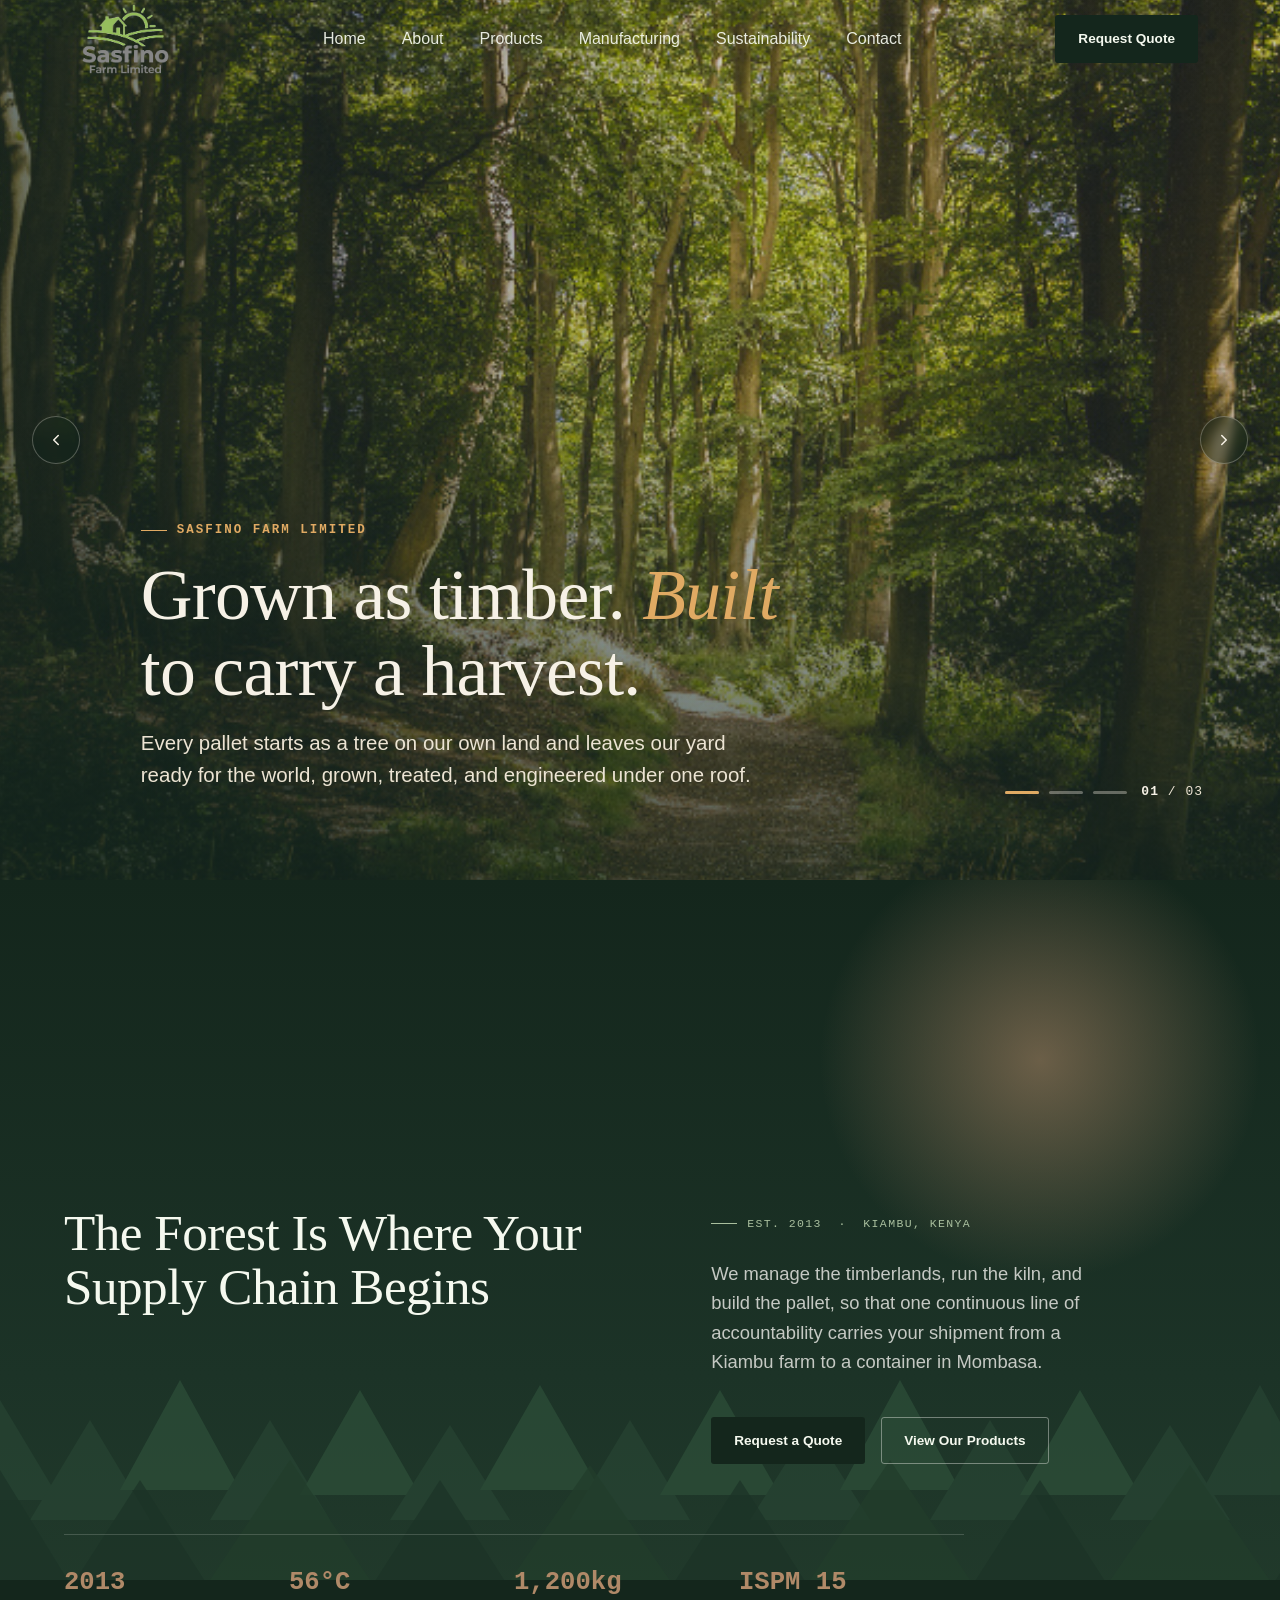
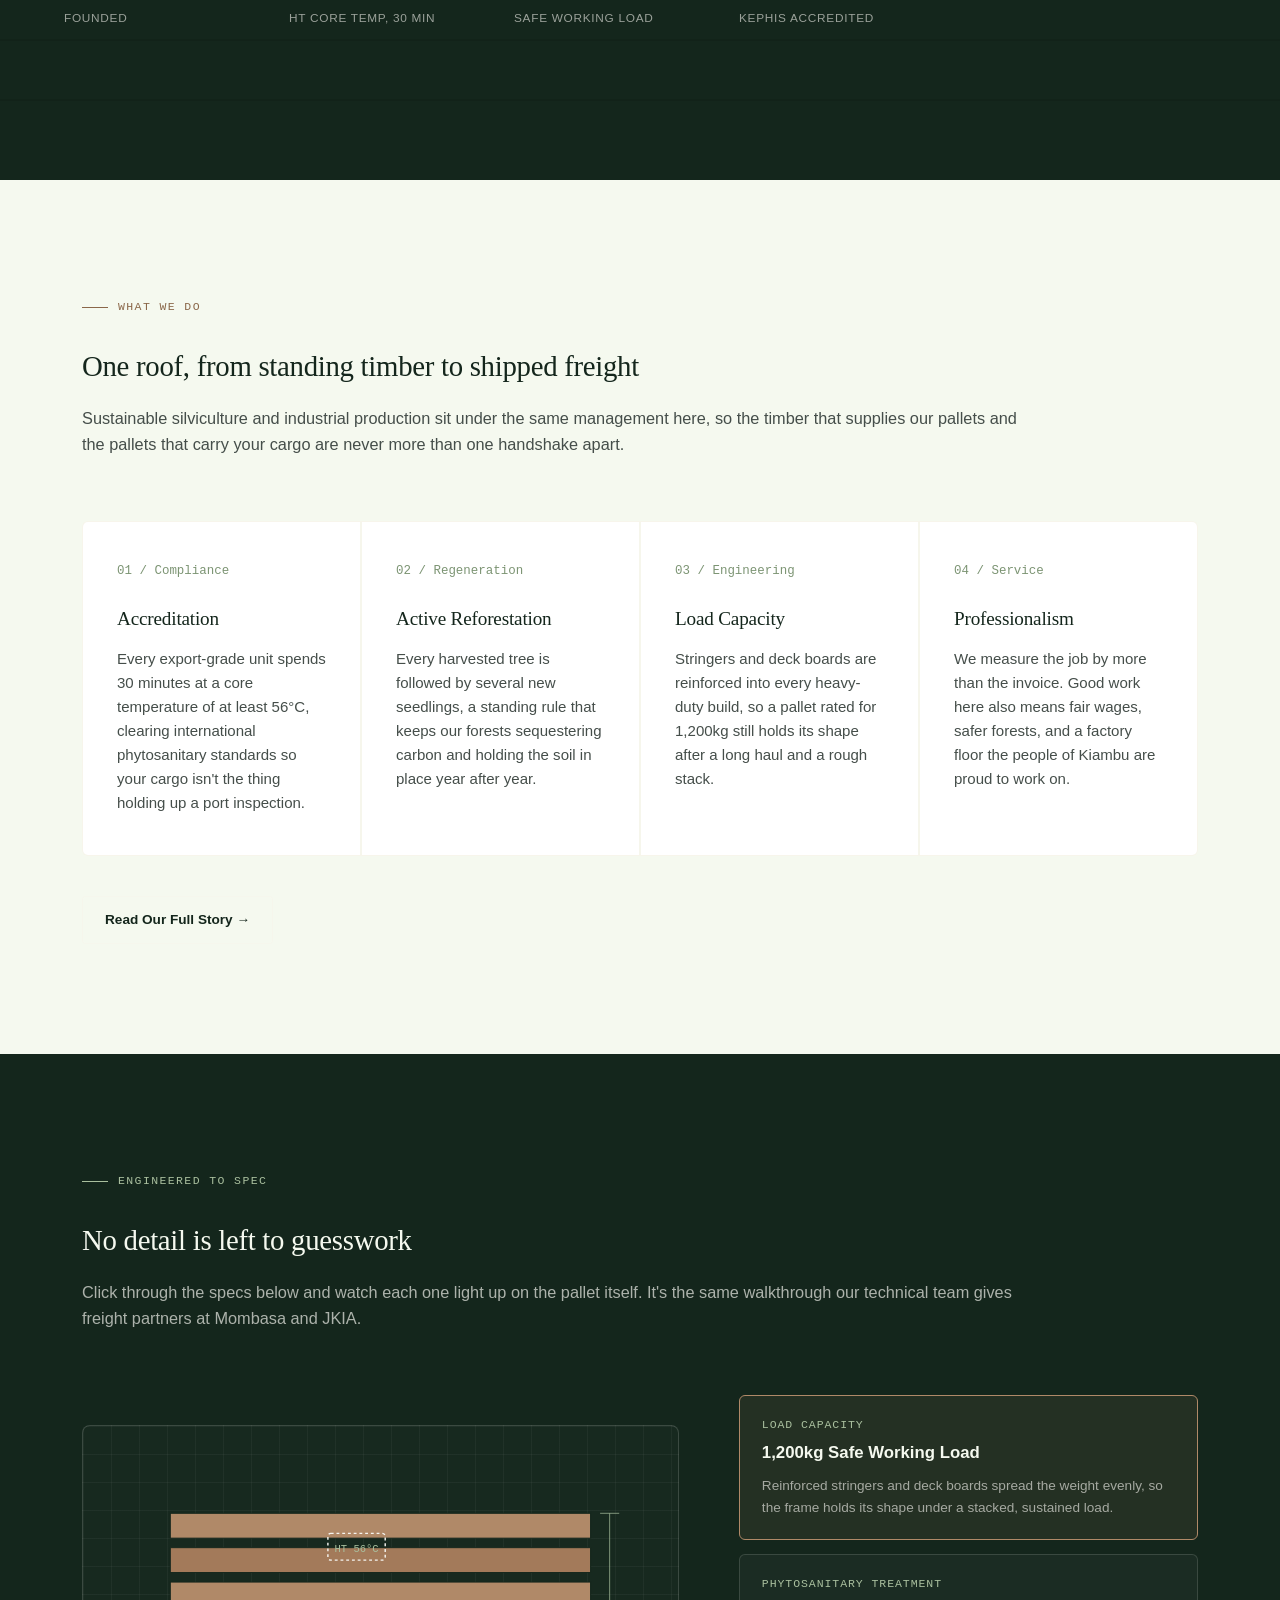
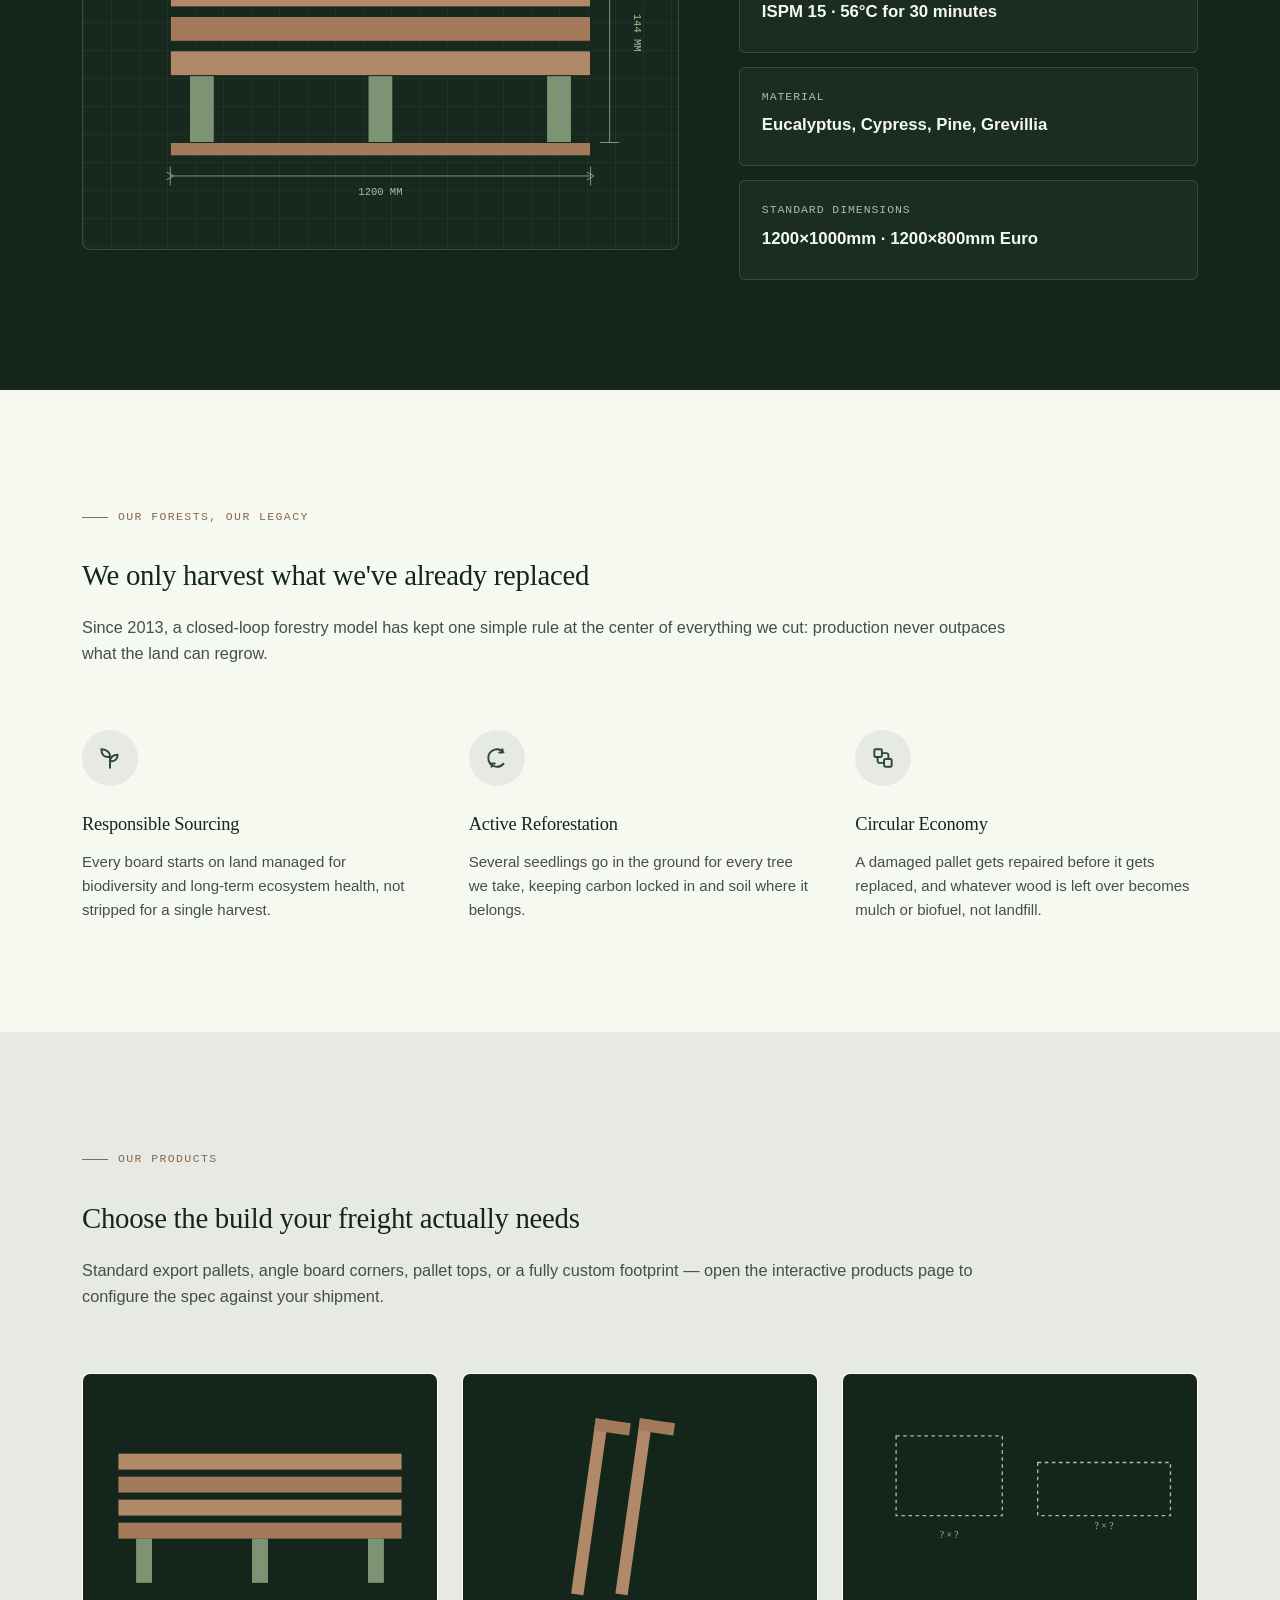
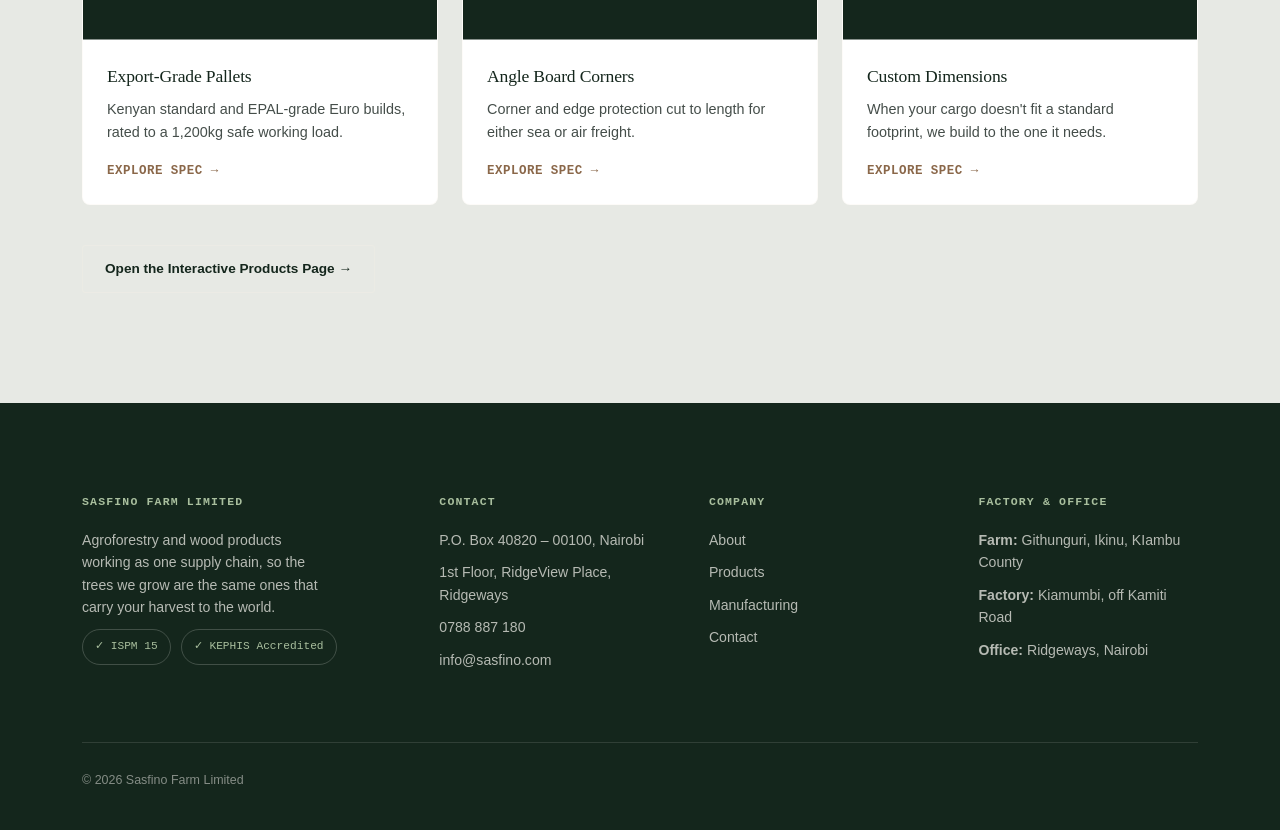
==== commit 34439781: "Update logo image source in index.html" ====
--- a/index.html
+++ b/index.html
@@ -3,7 +3,7 @@
 <head>
 <meta charset="UTF-8">
 <meta name="viewport" content="width=device-width, initial-scale=1.0">
-<link rel="icon" href="Sasfino_Fav(2).png" />
+<link rel="icon" href="Sasfino_Fav.png" />
 <title>Sasfino Farm Limited — From Root to Route</title>
 <link rel="preconnect" href="https://fonts.googleapis.com">
 <link rel="preconnect" href="https://fonts.gstatic.com" crossorigin>
@@ -15,7 +15,7 @@
 <header class="site-header">
   <div class="wrap">
     <div class="logo">
-      <img src="sasfino_logo(3).png" alt="Sasfino Farm Limited" >
+     <img src="sasfino_logo.png" alt="Sasfino Farm Limited" class="logo-img">
     </div>
     <nav class="main-nav" id="main-nav">
       <a href="index.html">Home</a>
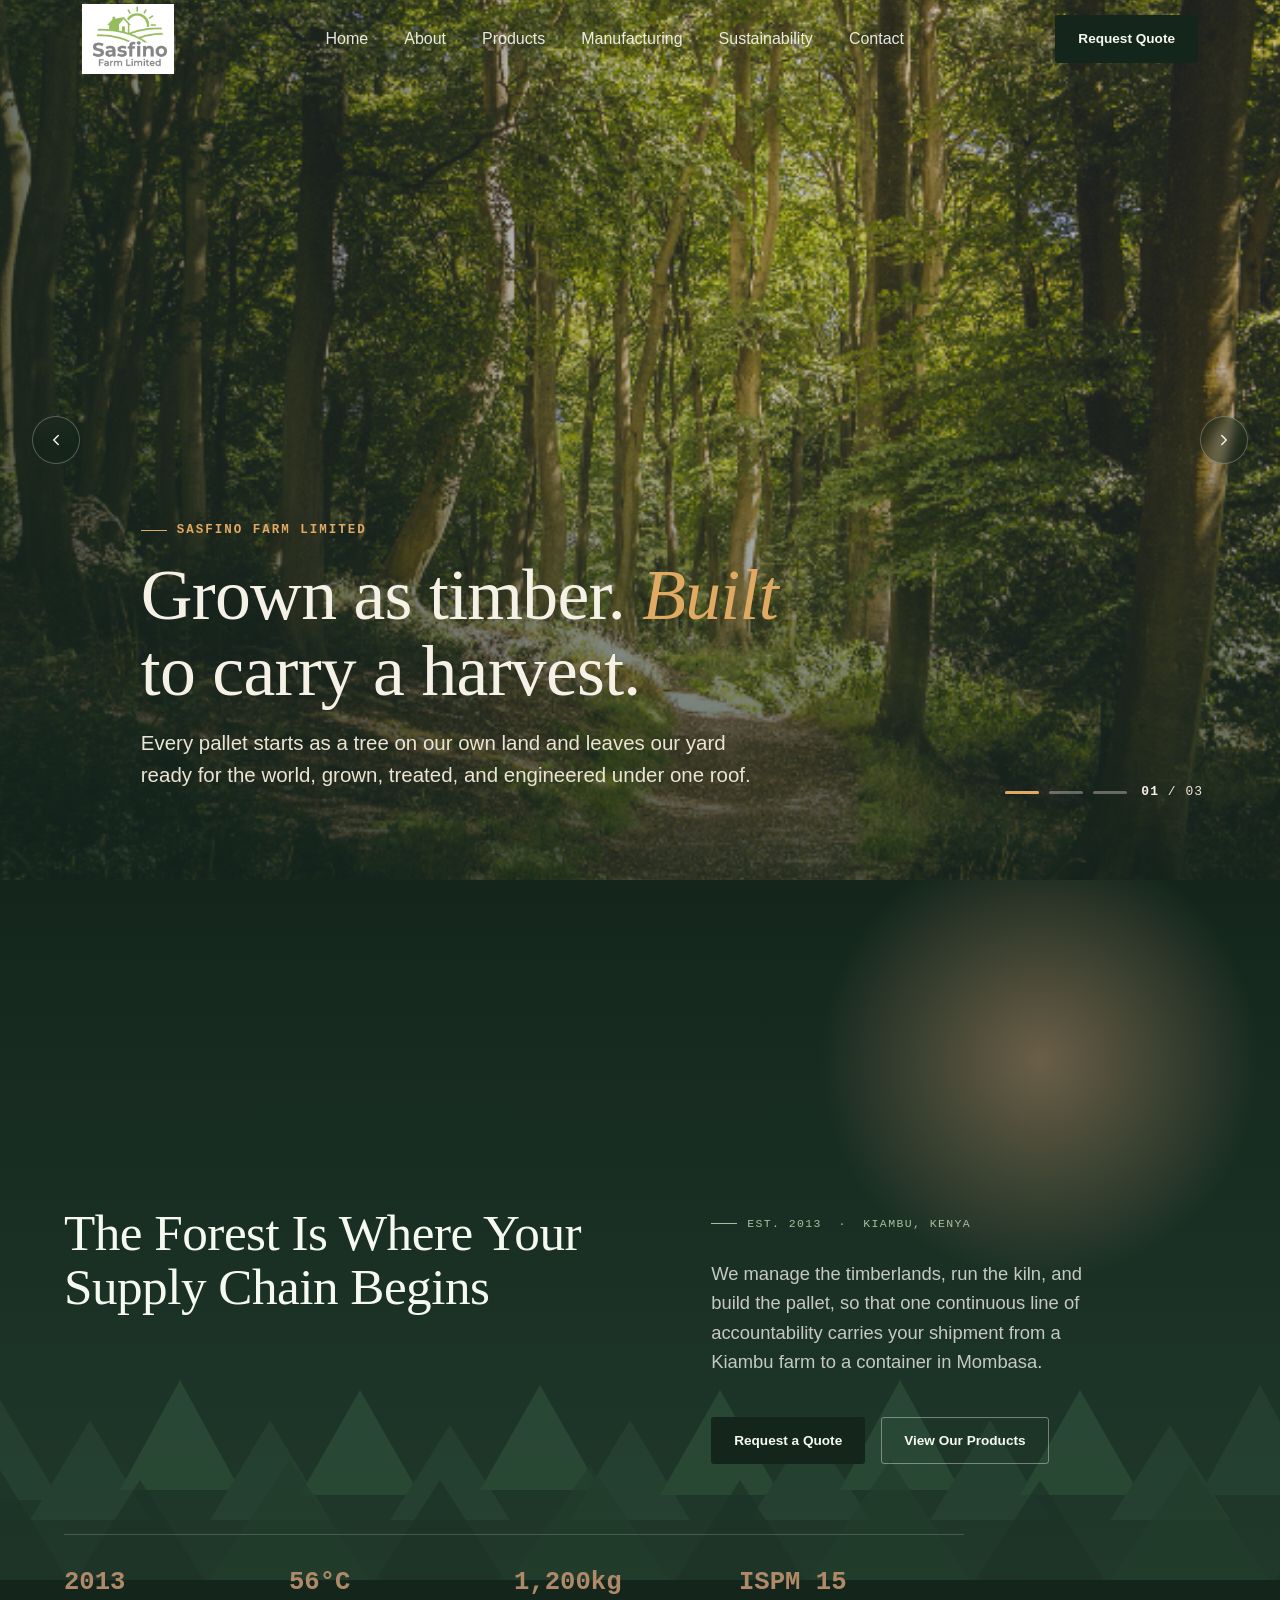
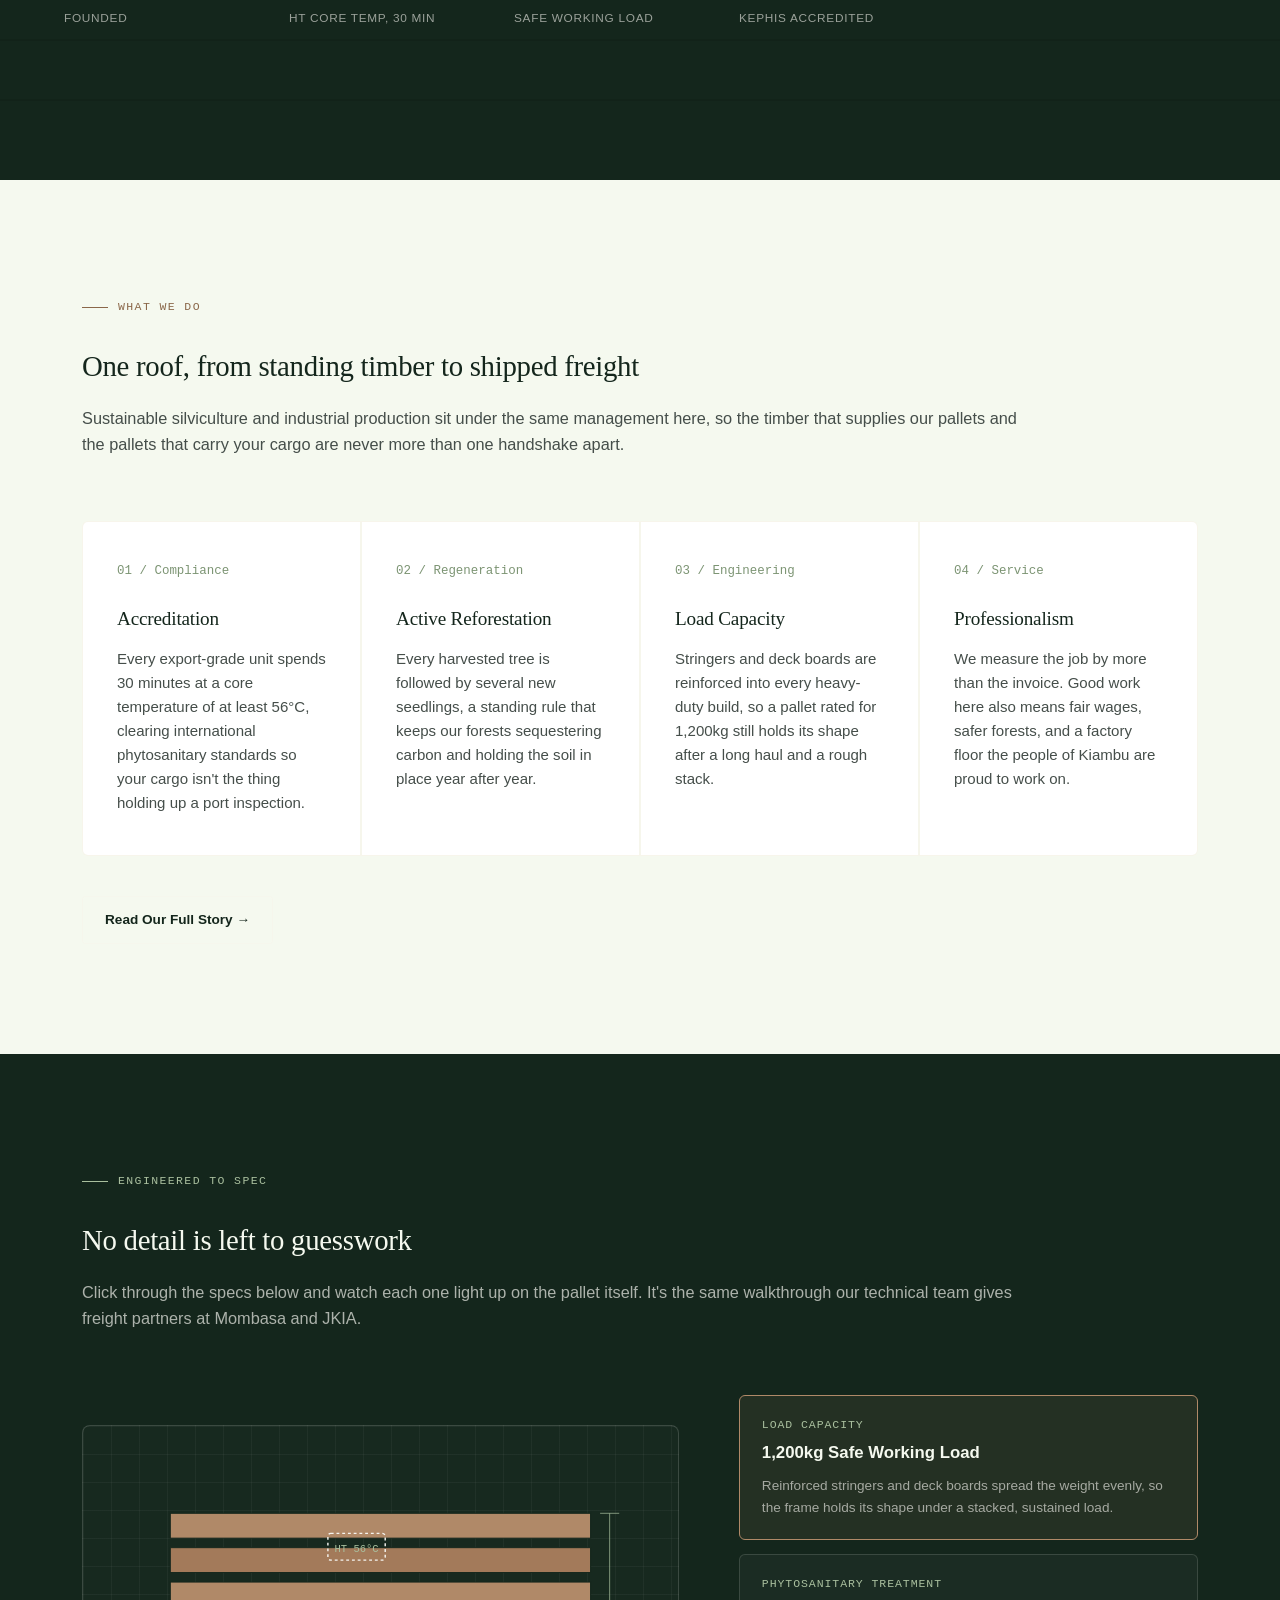
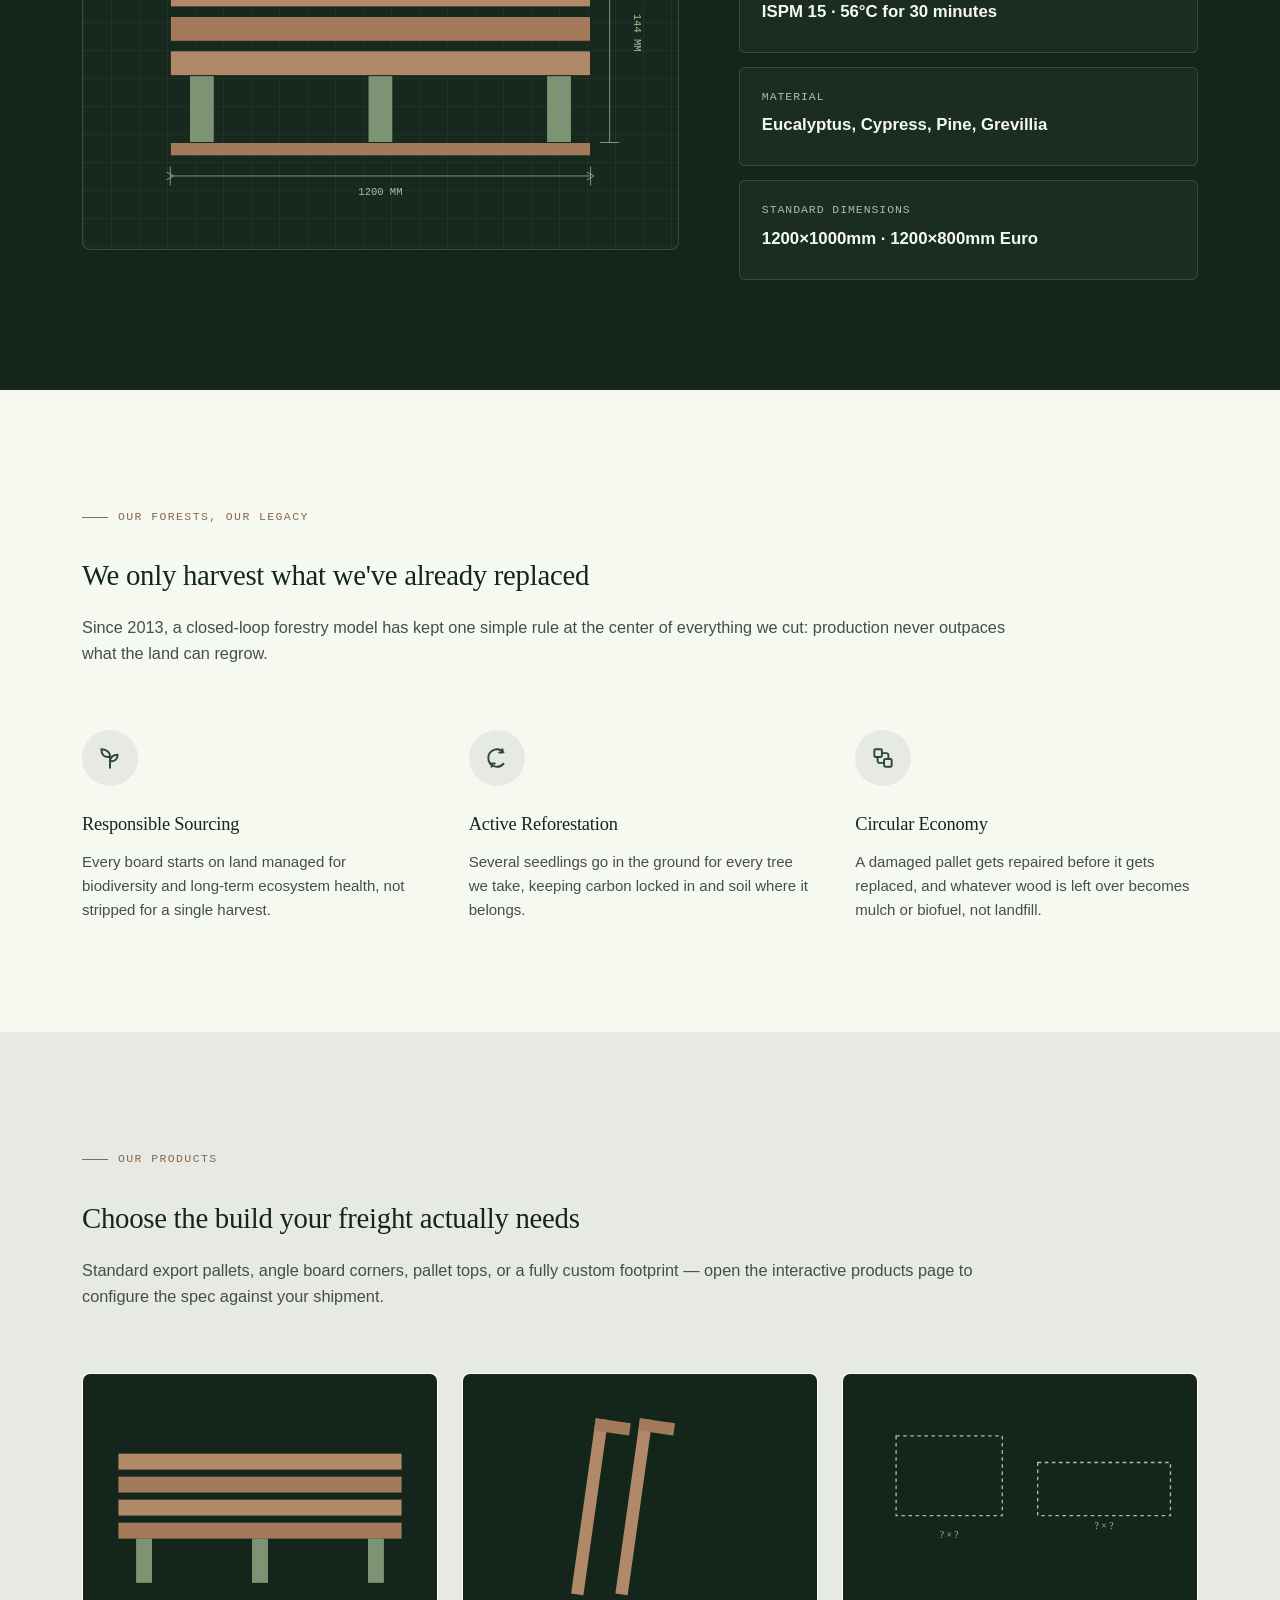
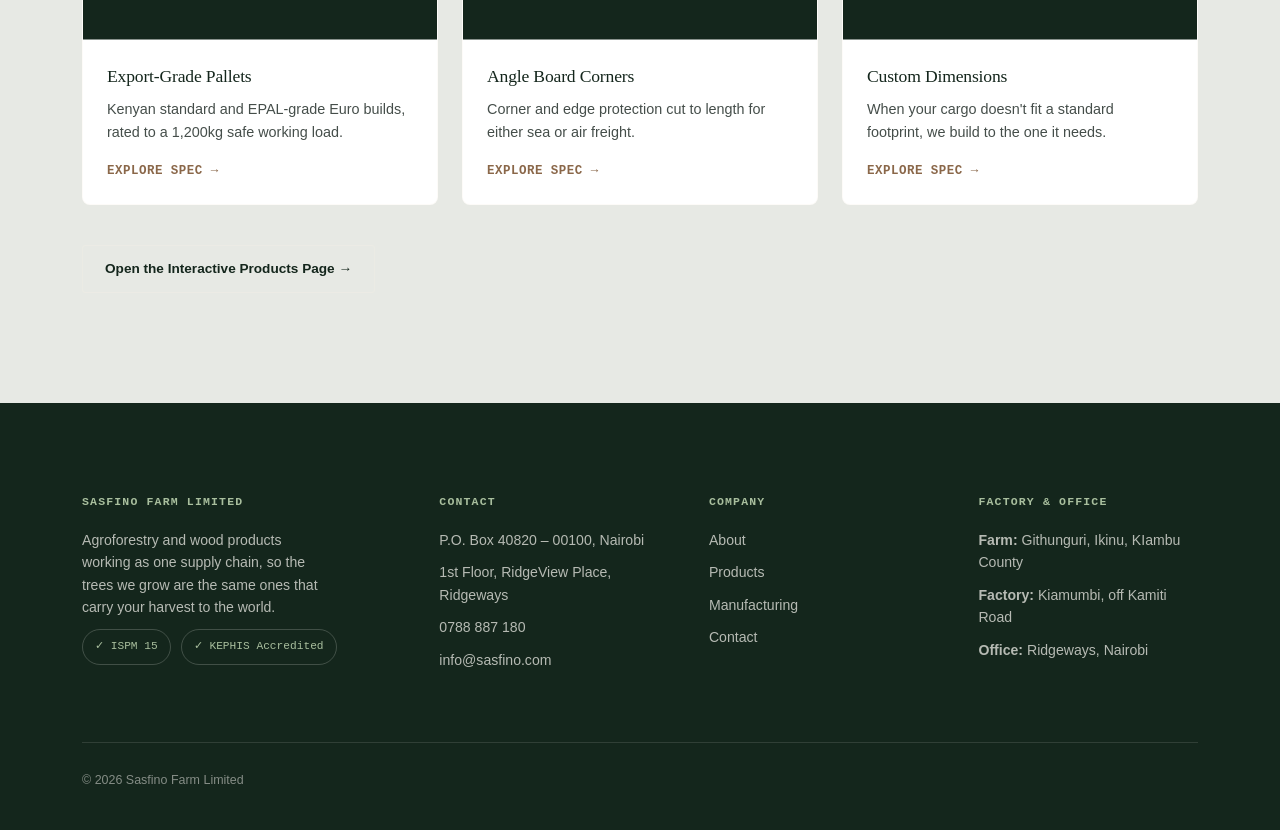
==== commit 8f87223d: "Change logo image format from PNG to JPEG" ====
--- a/index.html
+++ b/index.html
@@ -15,7 +15,7 @@
 <header class="site-header">
   <div class="wrap">
     <div class="logo">
-     <img src="sasfino_logo.png" alt="Sasfino Farm Limited" class="logo-img">
+     <img src="sasfino_logo.jpeg" alt="Sasfino Farm Limited" class="logo-img">
     </div>
     <nav class="main-nav" id="main-nav">
       <a href="index.html">Home</a>
